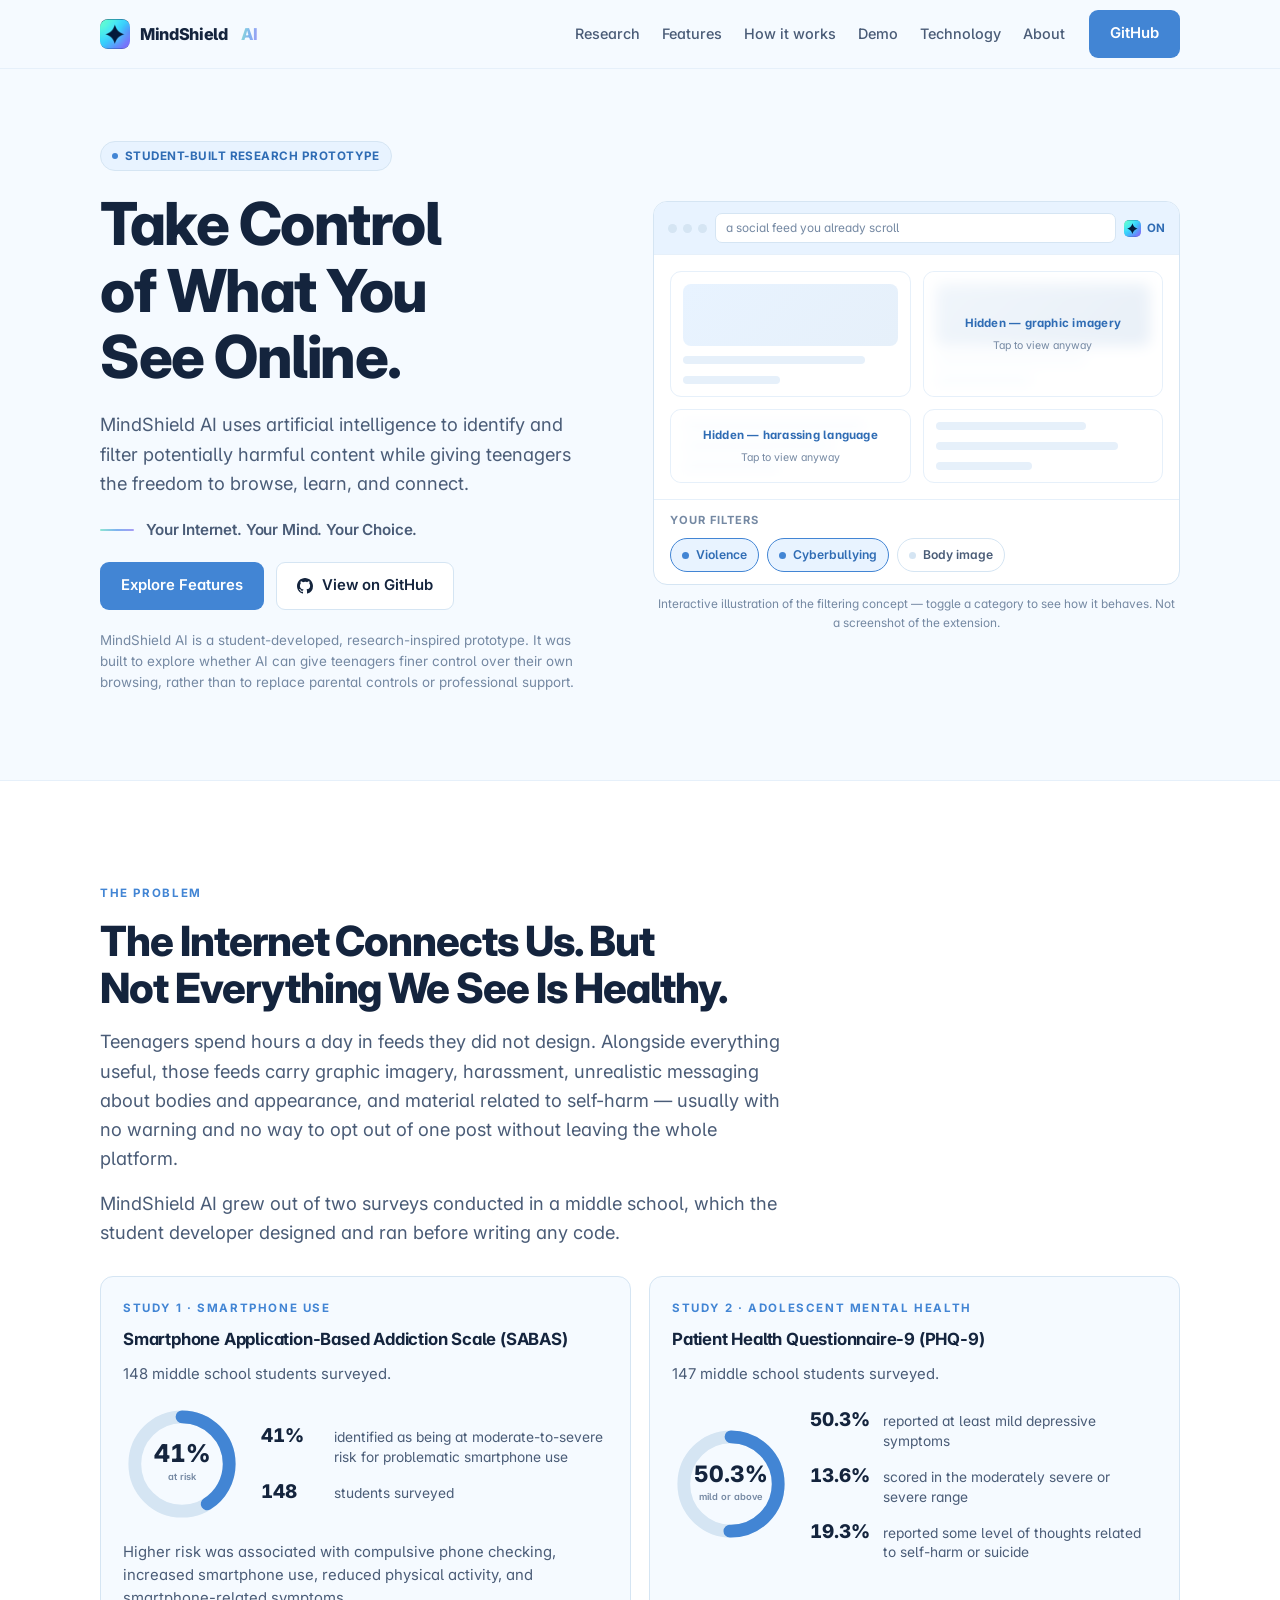
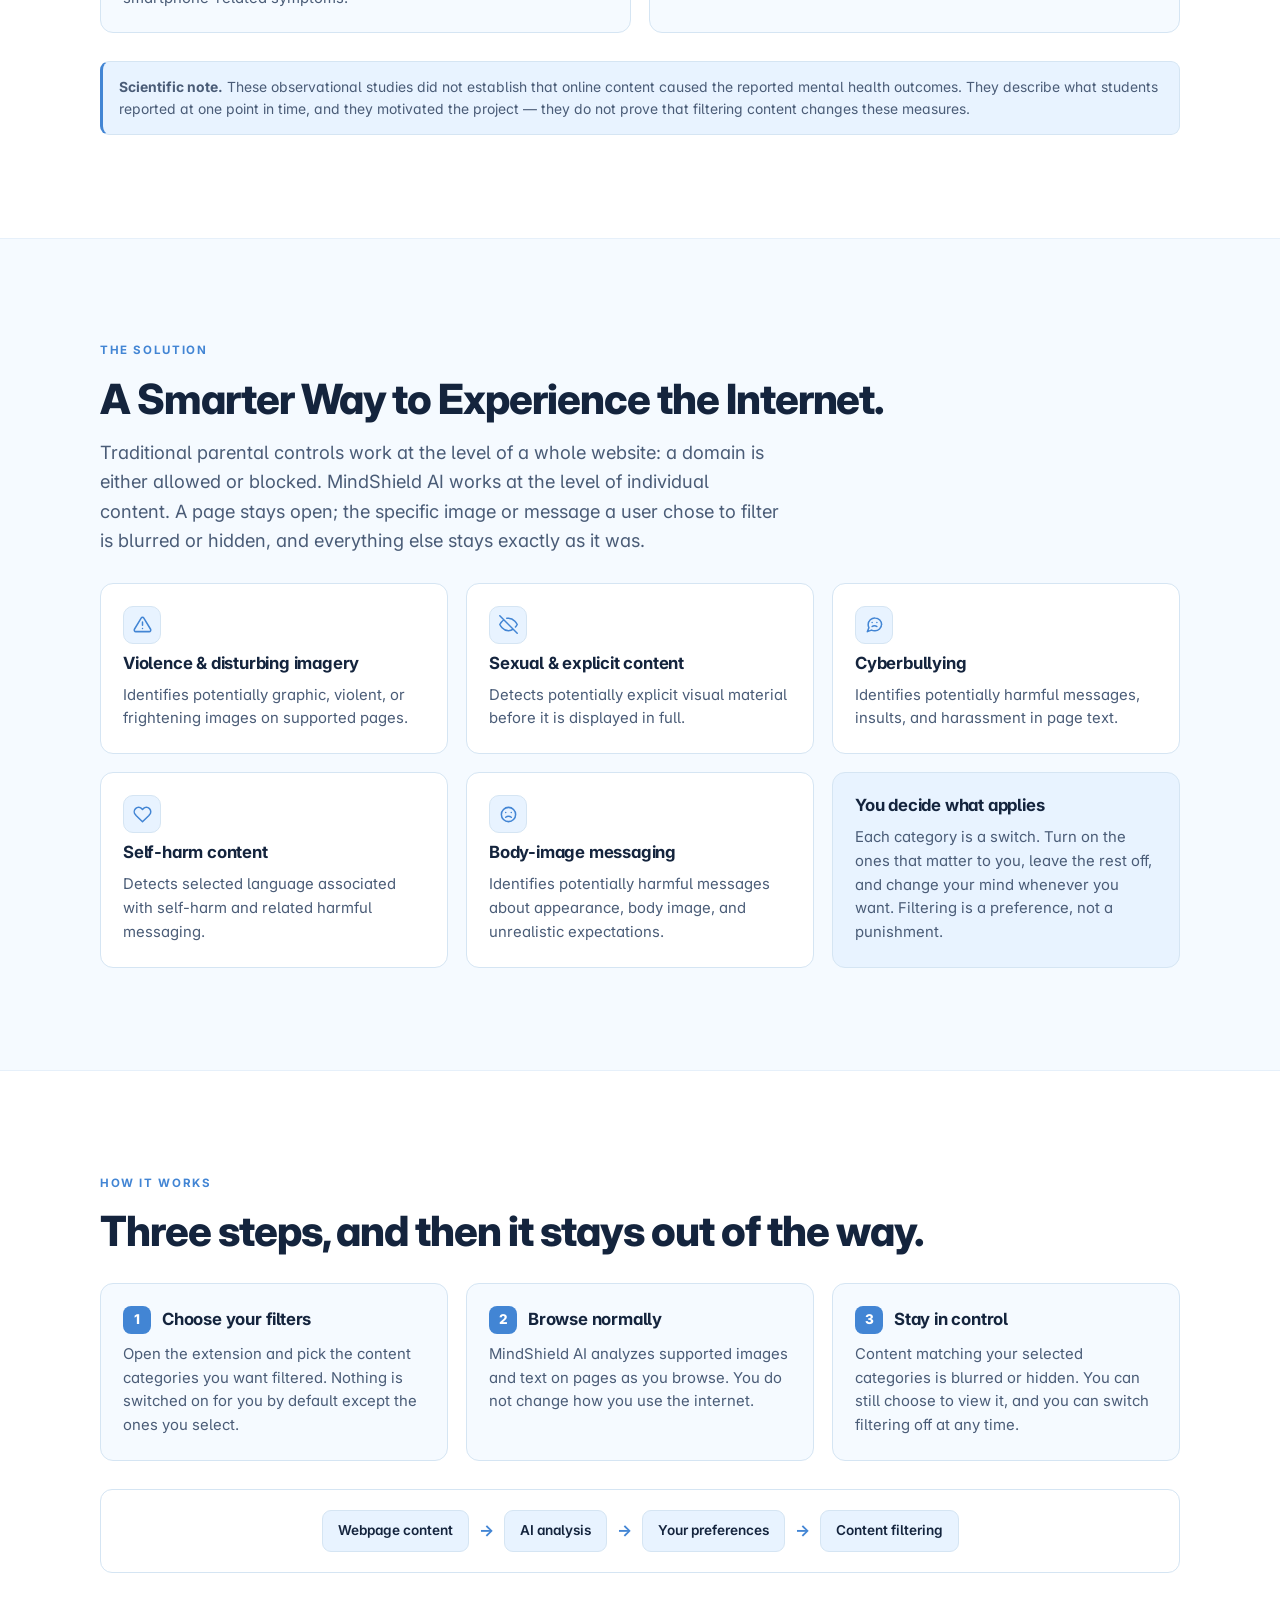
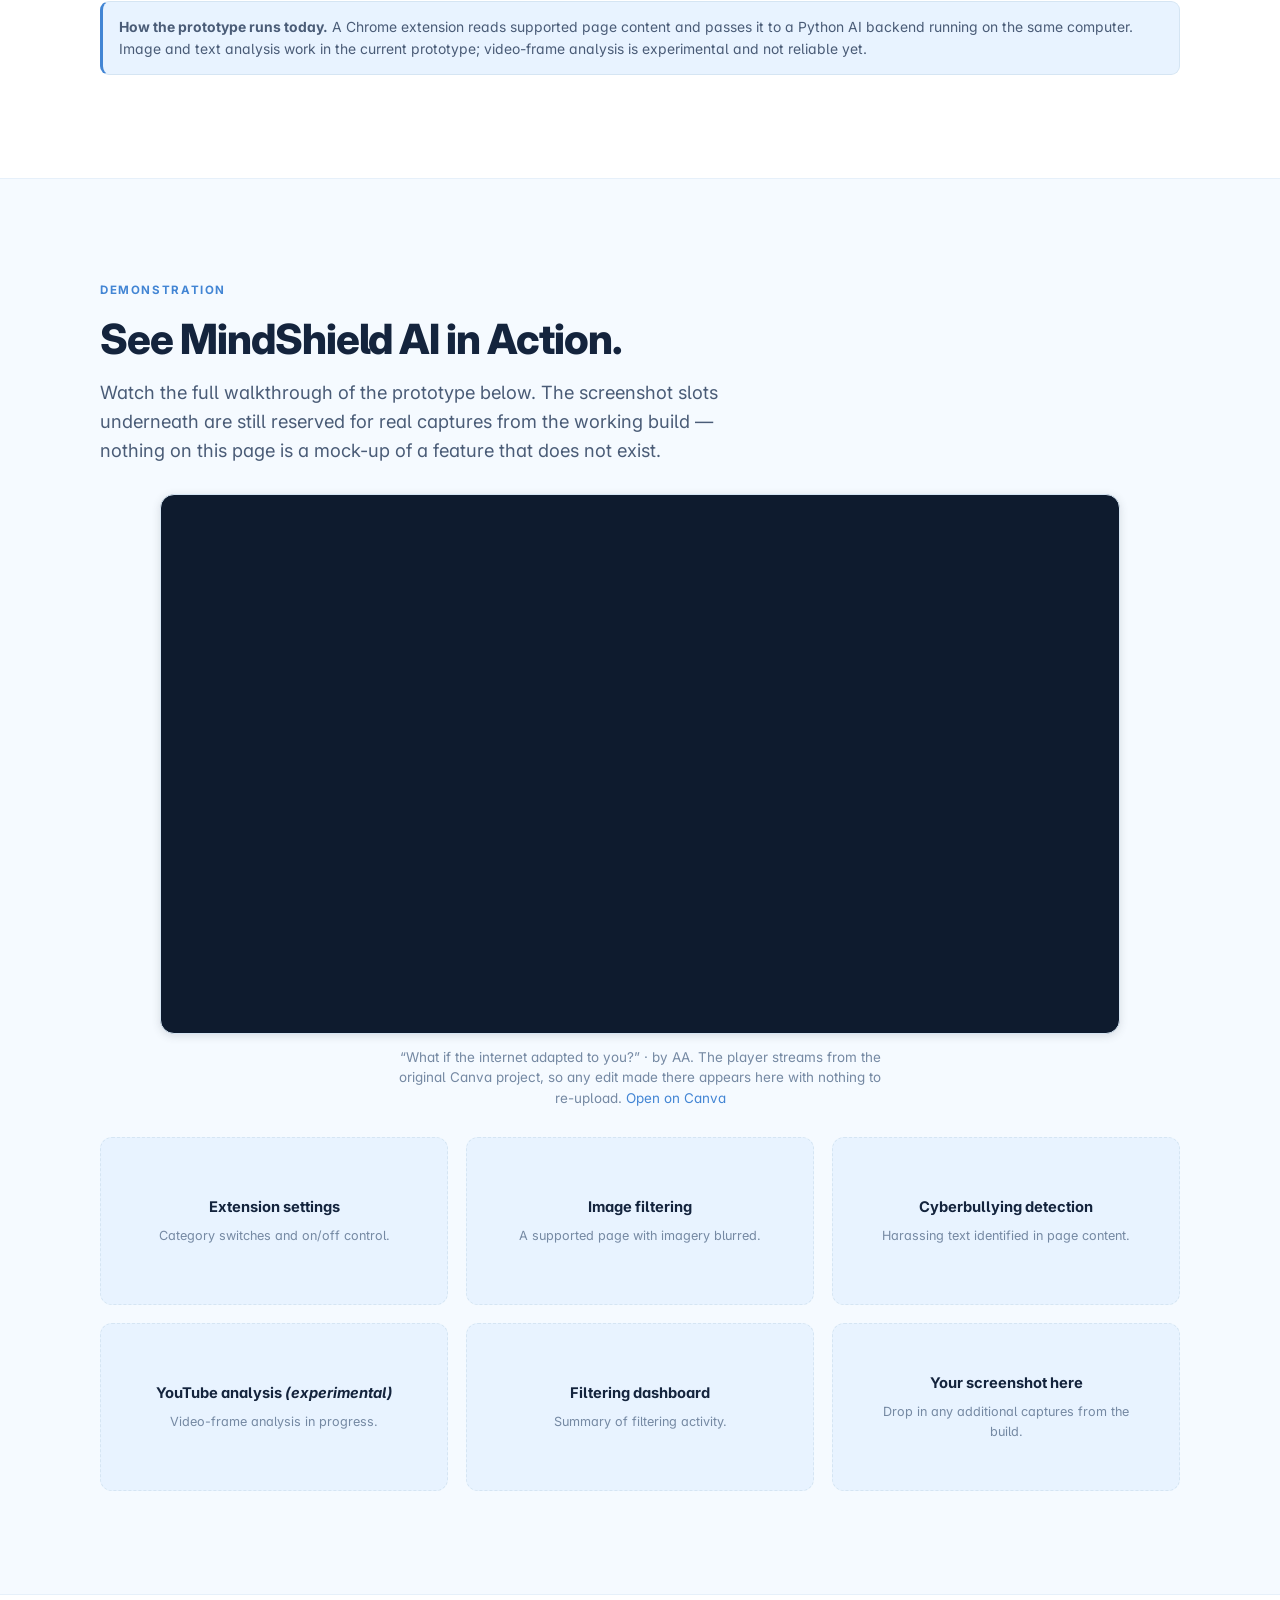
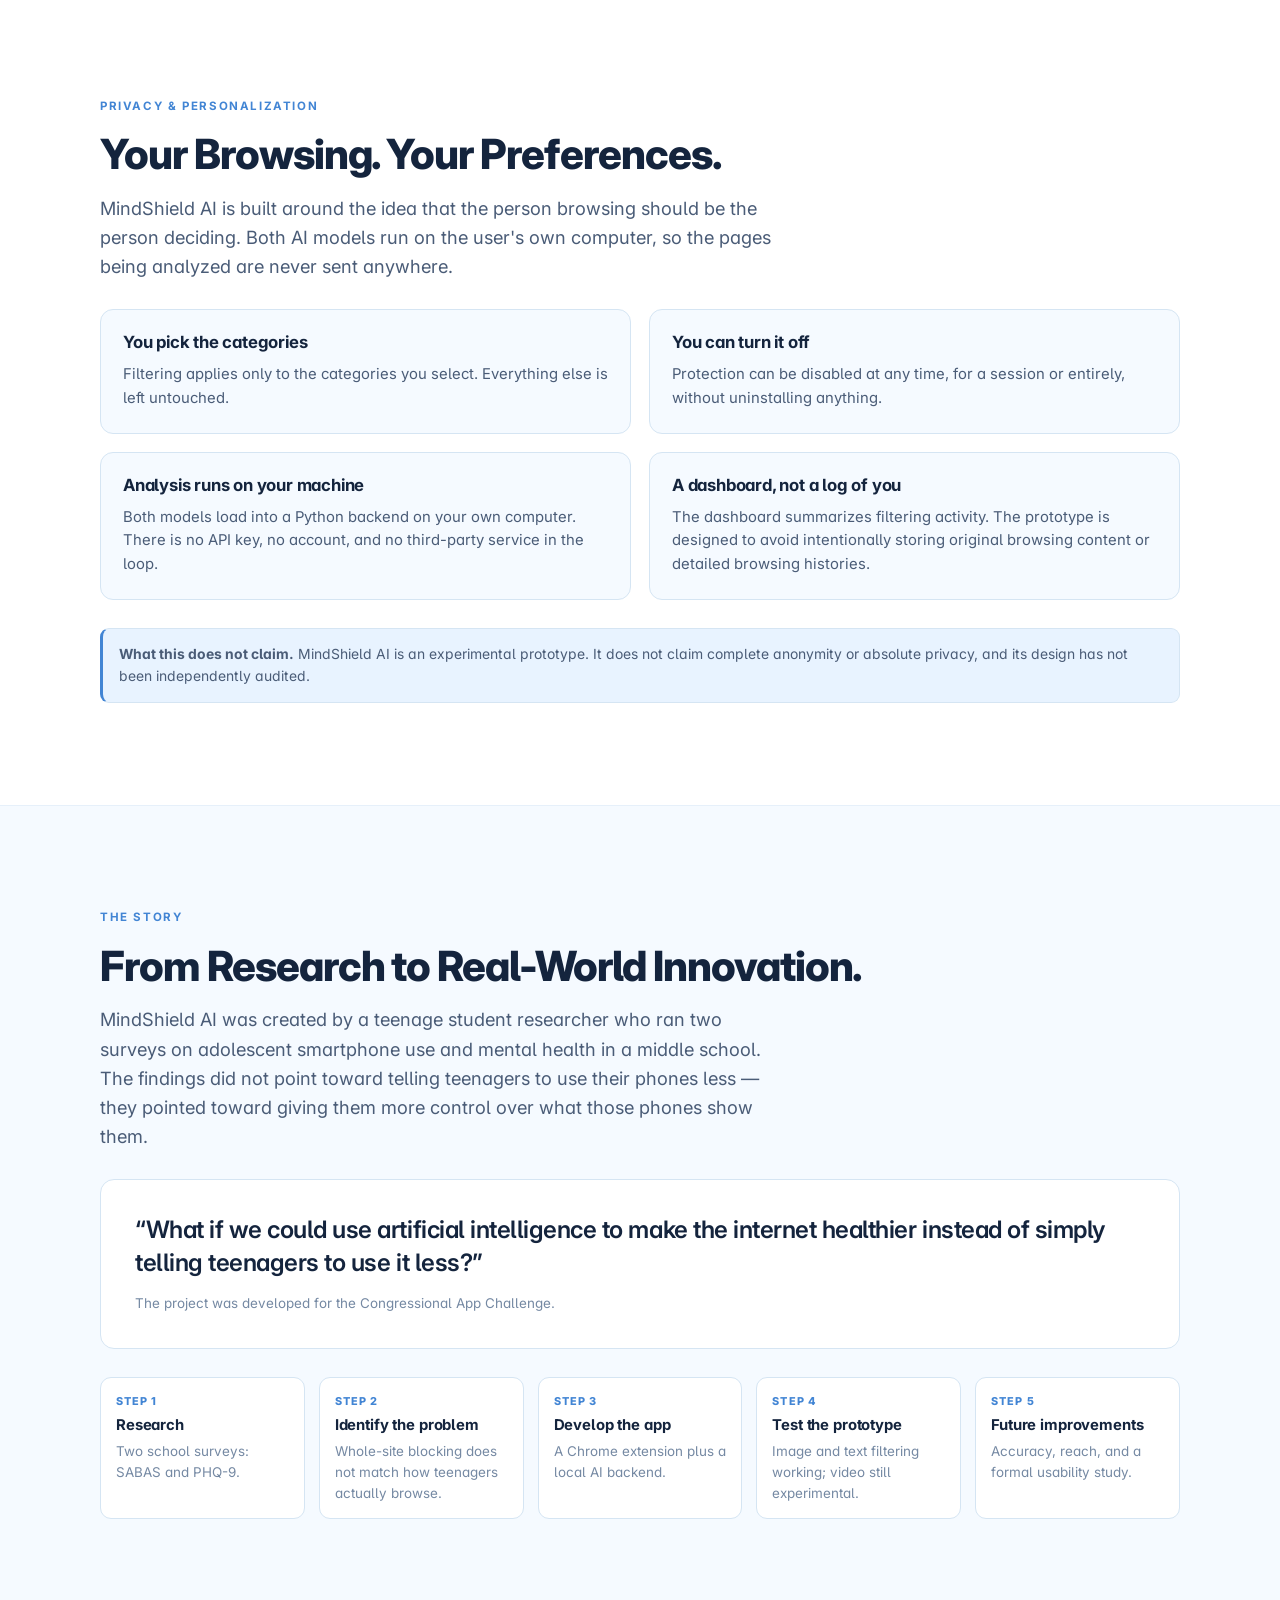
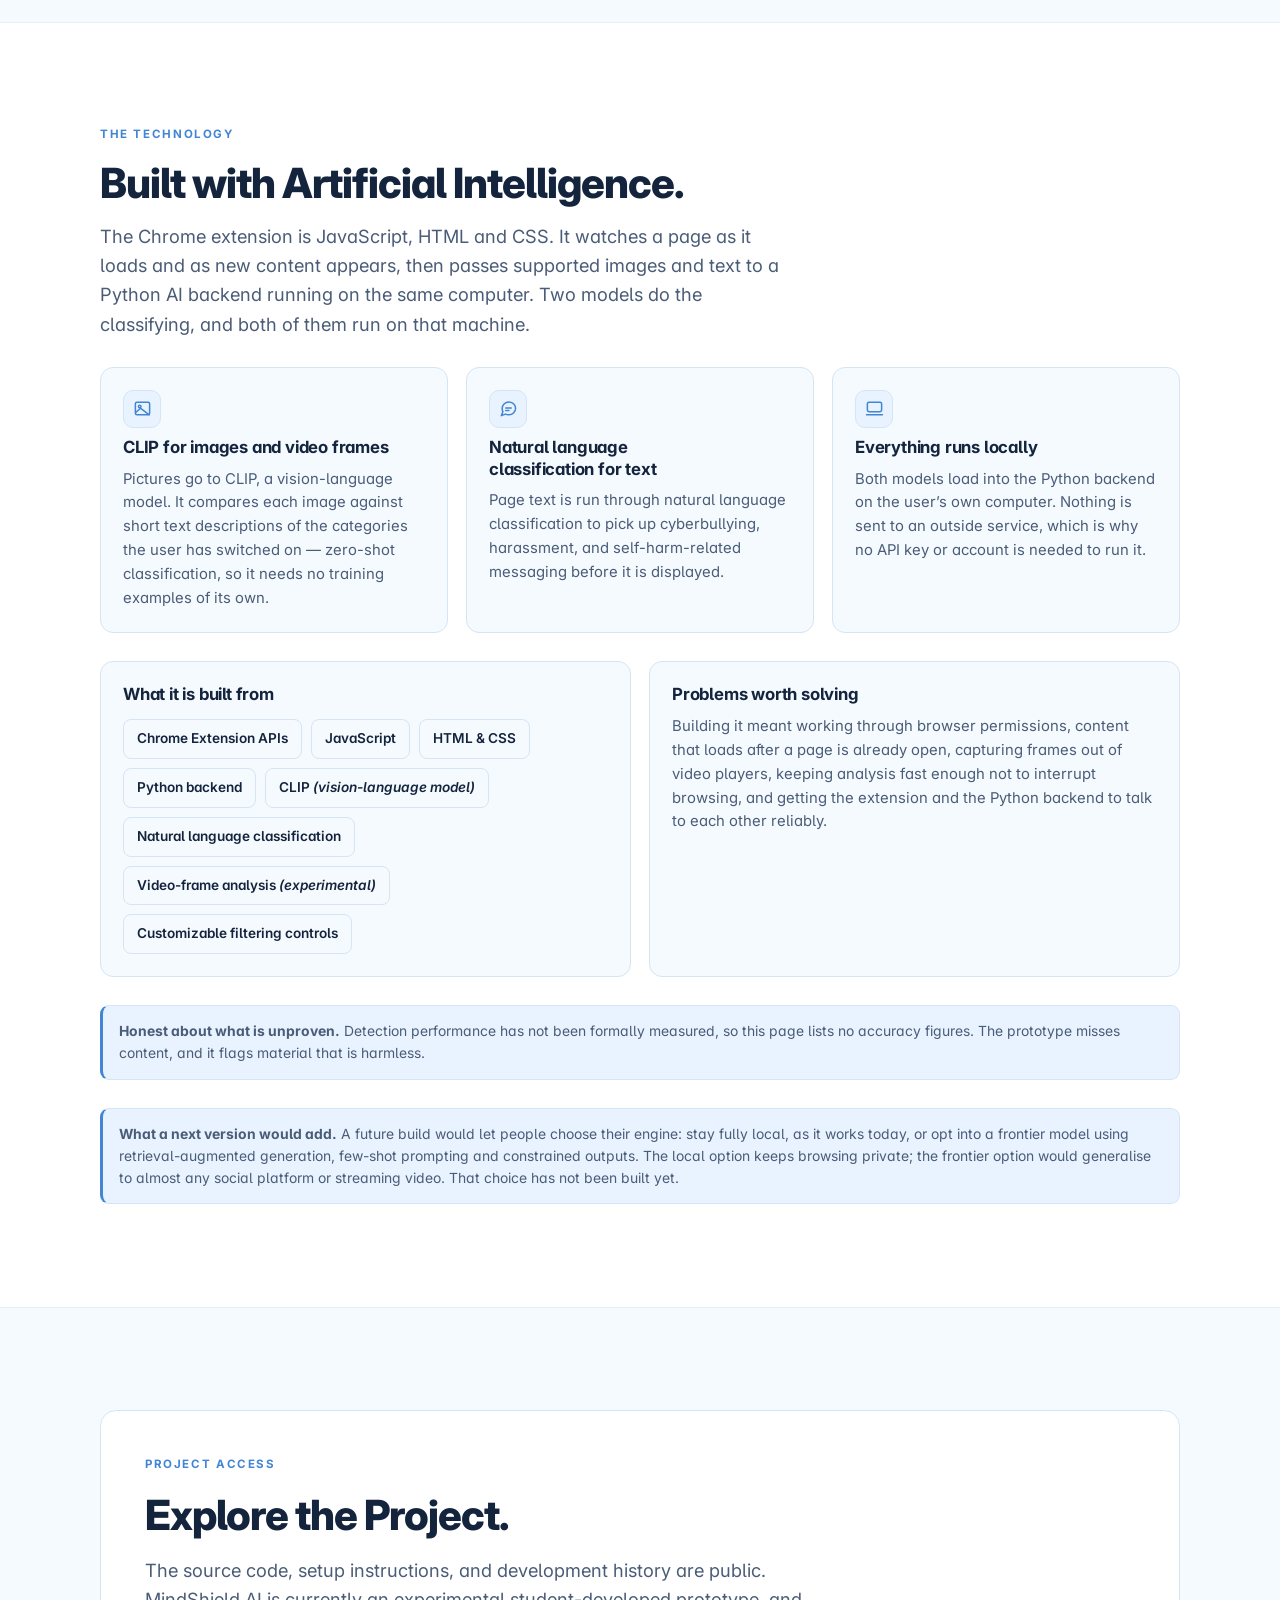
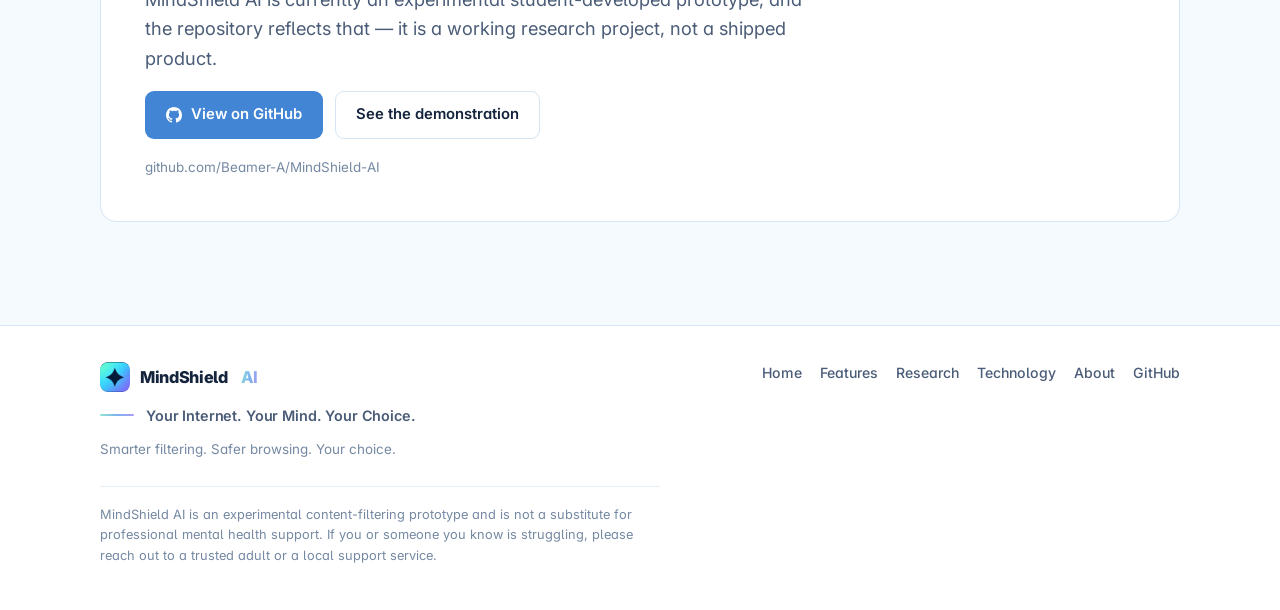
==== docs/index.html @ 18cbf226 "Add files via upload" ====
<!doctype html>
<html lang="en">
<head>
<meta charset="utf-8">
<meta name="viewport" content="width=device-width,initial-scale=1,viewport-fit=cover">
<meta name="description" content="MindShield AI is a student-built Chrome extension that uses AI to filter individual harmful content instead of blocking entire websites.">
<link rel="icon" href="mindshield-icon.png">
<style>html{-webkit-text-size-adjust:100%}img{max-width:100%}[hidden]{display:none!important}</style>
<title>MindShield AI</title>
<link rel="preconnect" href="https://fonts.googleapis.com">
<link rel="preconnect" href="https://fonts.gstatic.com" crossorigin>
<link rel="stylesheet" href="https://fonts.googleapis.com/css2?family=Inter:wght@400;500;600;700;800&display=swap">
<style>
/* Layout: single-column editorial scroll on a 1120px grid; full-bleed alternating bands,
   inner wrapper carries the side gutter. Swiss restraint — rules and space, not shadows. */
:root{
  --bg:#F5FAFF;
  --surface:#FFFFFF;
  --ink:#14243D;
  --ink-2:#4A5C77;
  --ink-3:#7589A3;
  --accent:#4285D4;
  --accent-deep:#2F6CB4;
  --tint:#E8F3FF;
  --line:#D5E5F3;
  --line-soft:#E6F0FA;
  --g1:#8FE6D2; --g2:#7FB2F0; --g3:#A79CF4;
  --video-ground:#0E1B2E; --video-fg:#FFFFFF; --video-sub:#9FB6D0;
  --max:1120px;
  color-scheme:light;
}
@media (prefers-color-scheme:dark){
  :root:not([data-theme="light"]){
    --bg:#0B1626;
    --surface:#111F33;
    --ink:#EAF2FB;
    --ink-2:#A9BDD4;
    --ink-3:#7E93AD;
    --accent:#6FA8E8;
    --accent-deep:#9CC6F3;
    --tint:#16283F;
    --line:#22384F;
    --line-soft:#1A2C43;
    --video-ground:#08121F; --video-fg:#EAF2FB; --video-sub:#8FA6C0;
    color-scheme:dark;
  }
}
:root[data-theme="dark"]{
  --bg:#0B1626; --surface:#111F33; --ink:#EAF2FB; --ink-2:#A9BDD4; --ink-3:#7E93AD;
  --accent:#6FA8E8; --accent-deep:#9CC6F3; --tint:#16283F; --line:#22384F; --line-soft:#1A2C43;
  --video-ground:#08121F; --video-fg:#EAF2FB; --video-sub:#8FA6C0;
  color-scheme:dark;
}

*{box-sizing:border-box}
body{
  margin:0; background:var(--bg); color:var(--ink);
  font-family:Inter,-apple-system,BlinkMacSystemFont,"Segoe UI",Roboto,sans-serif;
  font-size:16px; line-height:1.6; -webkit-font-smoothing:antialiased;
  font-feature-settings:"cv05" 1,"cv11" 1;
}
body::before{content:"";position:fixed;inset:0 0 auto;height:env(safe-area-inset-top,0px);z-index:60;background:var(--bg)}
.wrap{max-width:var(--max);margin-inline:auto;padding-left:max(20px,env(safe-area-inset-left,0px));padding-right:max(20px,env(safe-area-inset-right,0px))}
section{padding-block:clamp(56px,8vw,104px);scroll-margin-top:78px}
.band{background:var(--surface);border-block:1px solid var(--line-soft)}

h1,h2,h3,h4{margin:0;text-wrap:balance;letter-spacing:-0.025em;line-height:1.12;font-weight:800}
h1{font-size:clamp(2.1rem,5.2vw,3.7rem)}
h2{font-size:clamp(1.65rem,3.6vw,2.6rem)}
h3{font-size:1.05rem;font-weight:700;letter-spacing:-0.012em;line-height:1.3}
p{margin:0}
a{color:var(--accent);text-decoration:none}
a:focus-visible,button:focus-visible{outline:2px solid var(--accent);outline-offset:3px;border-radius:6px}
.lede{color:var(--ink-2);font-size:clamp(1rem,1.6vw,1.14rem);max-width:62ch}
.small{font-size:.84rem;color:var(--ink-3);line-height:1.55}
.eyebrow{font-size:.72rem;font-weight:700;letter-spacing:.14em;text-transform:uppercase;color:var(--accent)}
.stack{display:flex;flex-direction:column}
.g12{gap:12px}.g16{gap:16px}.g20{gap:20px}.g28{gap:28px}.g40{gap:40px}

/* ---------- nav ---------- */
header.nav{
  position:sticky;top:env(safe-area-inset-top,0px);z-index:50;
  background:color-mix(in srgb,var(--bg) 88%,transparent);
  backdrop-filter:saturate(1.4) blur(12px);
  border-bottom:1px solid var(--line-soft);
}
.nav-in{display:flex;align-items:center;gap:20px;min-height:62px;padding-block:10px}
.brand{display:flex;align-items:center;gap:10px;color:var(--ink);font-weight:800;letter-spacing:-.02em;font-size:1.02rem}
.brand img{width:30px;height:30px;border-radius:8px;display:block}
.ai-mark{background:linear-gradient(100deg,var(--g1),var(--g2) 52%,var(--g3));-webkit-background-clip:text;background-clip:text;color:transparent}
.nav-links{display:none;gap:22px;margin-left:auto;align-items:center}
.nav-links a{color:var(--ink-2);font-size:.9rem;font-weight:500}
.nav-links a:hover{color:var(--ink)}
.nav-cta{margin-left:auto}
@media(min-width:900px){.nav-links{display:flex}.nav-cta{margin-left:4px}}

.btn{display:inline-flex;align-items:center;gap:9px;padding:11px 20px;border-radius:9px;font-weight:600;font-size:.93rem;border:1px solid transparent;cursor:pointer;transition:background .18s,border-color .18s,transform .18s}
.btn-primary{background:var(--accent);color:#fff}
.btn-primary:hover{background:var(--accent-deep)}
.btn-ghost{background:var(--surface);border-color:var(--line);color:var(--ink)}
.btn-ghost:hover{border-color:var(--accent);color:var(--accent)}
@media(prefers-reduced-motion:no-preference){.btn:active{transform:translateY(1px)}}

/* ---------- hero ---------- */
.hero{padding-top:clamp(40px,6vw,72px);padding-bottom:clamp(48px,7vw,88px)}
.hero-grid{display:grid;gap:clamp(32px,5vw,56px);align-items:center}
@media(min-width:1000px){.hero-grid{grid-template-columns:minmax(0,1fr) minmax(0,1.06fr)}}
.tagline-rule{display:flex;align-items:center;gap:12px;color:var(--ink-2);font-weight:600;font-size:.95rem;letter-spacing:-.01em}
.tagline-rule::before{content:"";width:34px;height:2px;border-radius:2px;background:linear-gradient(90deg,var(--g1),var(--g2),var(--g3));flex:none}
.hero-actions{display:flex;flex-wrap:wrap;gap:12px}
.pill{align-self:flex-start;display:inline-flex;align-items:center;gap:7px;padding:5px 11px;border-radius:999px;font-size:.73rem;font-weight:700;letter-spacing:.04em;text-transform:uppercase;border:1px solid var(--line);background:var(--tint);color:var(--accent-deep)}
.dot{width:6px;height:6px;border-radius:50%;background:var(--accent)}

/* ---------- browser mockup ---------- */
.mock{border:1px solid var(--line);border-radius:14px;background:var(--surface);overflow:hidden}
.mock-bar{display:flex;align-items:center;gap:8px;padding:11px 14px;border-bottom:1px solid var(--line-soft);background:var(--tint)}
.mock-dots{display:flex;gap:6px}
.mock-dots i{width:9px;height:9px;border-radius:50%;background:var(--line);display:block}
.mock-url{flex:1;min-width:0;background:var(--surface);border:1px solid var(--line);border-radius:7px;padding:5px 10px;font-size:.74rem;color:var(--ink-3);white-space:nowrap;overflow:hidden;text-overflow:ellipsis}
.mock-ext{display:flex;align-items:center;gap:6px;font-size:.72rem;font-weight:700;color:var(--accent-deep)}
.mock-ext img{width:17px;height:17px;border-radius:5px;display:block}
.mock-body{padding:16px;display:grid;gap:12px;grid-template-columns:repeat(2,minmax(0,1fr))}
.post{border:1px solid var(--line-soft);border-radius:11px;padding:12px;background:var(--surface);position:relative;min-width:0}
.post .ph{height:8px;border-radius:4px;background:var(--line-soft)}
.post .ph.w70{width:70%}.post .ph.w45{width:45%}.post .ph.w85{width:85%}
.thumb{height:62px;border-radius:8px;margin-bottom:10px;background:linear-gradient(135deg,var(--tint),var(--line-soft))}
.post.flag .thumb{background:linear-gradient(135deg,#C9DCF0,#AFC8E4)}
.post .veil{position:absolute;inset:0;border-radius:11px;display:none;align-items:center;justify-content:center;flex-direction:column;gap:6px;background:color-mix(in srgb,var(--surface) 72%,transparent);backdrop-filter:blur(7px);text-align:center;padding:10px}
.post.flag.on .veil{display:flex}
.veil-label{font-size:.72rem;font-weight:700;color:var(--accent-deep);letter-spacing:.02em}
.veil-sub{font-size:.66rem;color:var(--ink-3)}
.mock-foot{border-top:1px solid var(--line-soft);padding:12px 16px;display:flex;flex-wrap:wrap;gap:8px;align-items:center}
.mock-foot-label{font-size:.7rem;font-weight:700;letter-spacing:.08em;text-transform:uppercase;color:var(--ink-3);width:100%}
.tog{display:inline-flex;align-items:center;gap:7px;padding:6px 11px;border-radius:999px;border:1px solid var(--line);background:var(--surface);color:var(--ink-2);font:inherit;font-size:.76rem;font-weight:600;cursor:pointer;transition:all .16s}
.tog[aria-pressed="true"]{background:var(--tint);border-color:var(--accent);color:var(--accent-deep)}
.tog i{width:7px;height:7px;border-radius:50%;background:var(--line);display:block;flex:none}
.tog[aria-pressed="true"] i{background:var(--accent)}
.mock-note{font-size:.74rem;color:var(--ink-3);margin-top:10px;text-align:center}

/* ---------- generic grids / cards ---------- */
.grid{display:grid;gap:18px}
.c2{grid-template-columns:1fr}
.c3{grid-template-columns:1fr}
@media(min-width:720px){.c2{grid-template-columns:repeat(2,minmax(0,1fr))}.c3{grid-template-columns:repeat(2,minmax(0,1fr))}}
@media(min-width:1000px){.c3{grid-template-columns:repeat(3,minmax(0,1fr))}}
.card{background:var(--surface);border:1px solid var(--line);border-radius:13px;padding:22px;min-width:0;display:flex;flex-direction:column;gap:9px}
.band .card{background:var(--bg)}
.card p{color:var(--ink-2);font-size:.93rem}
.icon{width:38px;height:38px;border-radius:10px;background:var(--tint);border:1px solid var(--line);display:flex;align-items:center;justify-content:center;color:var(--accent);flex:none}
.icon svg{width:19px;height:19px;display:block}

/* ---------- research ---------- */
.study{display:flex;flex-direction:column;gap:18px}
.donut-row{display:flex;align-items:center;gap:20px;flex-wrap:wrap}
.donut{width:118px;height:118px;flex:none}
.donut text{font-family:Inter,sans-serif;font-variant-numeric:tabular-nums}
.stat-list{display:flex;flex-direction:column;gap:9px;min-width:0;flex:1}
.stat{display:flex;gap:11px;align-items:baseline}
.stat b{font-size:1.18rem;font-weight:800;color:var(--ink);font-variant-numeric:tabular-nums;min-width:62px}
.stat span{font-size:.86rem;color:var(--ink-2);line-height:1.45}
.note{border:1px solid var(--line);border-left:3px solid var(--accent);background:var(--tint);border-radius:9px;padding:14px 16px;font-size:.87rem;color:var(--ink-2)}

/* ---------- steps / flow ---------- */
.step-n{width:28px;height:28px;border-radius:8px;background:var(--accent);color:#fff;display:flex;align-items:center;justify-content:center;font-weight:800;font-size:.84rem;flex:none}
.flow{display:flex;flex-wrap:wrap;align-items:center;gap:10px;justify-content:center;padding:20px;border:1px solid var(--line);border-radius:12px;background:var(--surface)}
.flow-node{padding:9px 15px;border-radius:9px;border:1px solid var(--line);background:var(--tint);font-size:.85rem;font-weight:600;color:var(--ink)}
.flow-arrow{color:var(--accent);font-weight:700}

/* ---------- demo placeholders ---------- */
.ph-frame{border:1px dashed var(--line);border-radius:12px;background:var(--tint);display:flex;flex-direction:column;align-items:center;justify-content:center;gap:7px;text-align:center;padding:26px 18px;min-height:168px}
.ph-frame .ph-t{font-weight:700;font-size:.92rem;color:var(--ink)}
.ph-frame .ph-s{font-size:.79rem;color:var(--ink-3);max-width:34ch}
.ph-video{min-height:clamp(220px,34vw,340px)}
.play{width:46px;height:46px;border-radius:50%;border:1px solid var(--line);background:var(--surface);display:flex;align-items:center;justify-content:center;color:var(--accent)}

/* ---------- demonstration video ---------- */
.video-embed{position:relative;width:100%;max-width:960px;aspect-ratio:16/9;border-radius:14px;overflow:hidden;border:1px solid var(--line);background:var(--video-ground);box-shadow:0 2px 8px 0 rgba(63,69,81,.16)}
.video-embed iframe{position:absolute;inset:0;width:100%;height:100%;border:none;padding:0;margin:0;display:block}
@supports not (aspect-ratio:16/9){.video-embed{height:0;padding-top:56.25%}}

.video{margin:0;display:flex;flex-direction:column;gap:13px;align-items:center;width:100%}
.video-frame{position:relative;display:flex;flex-direction:column;align-items:center;justify-content:center;gap:15px;width:100%;max-width:960px;aspect-ratio:16/9;border-radius:14px;border:1px solid var(--line);background:var(--video-ground);overflow:hidden;text-decoration:none;isolation:isolate}
.video-frame::after{content:"";position:absolute;inset:0;background:radial-gradient(62% 72% at 50% 40%,rgba(127,178,240,.20),transparent 72%);pointer-events:none}
.video-play{width:clamp(52px,7vw,70px);height:clamp(52px,7vw,70px);border-radius:50%;background:linear-gradient(135deg,var(--g1),var(--g2) 55%,var(--g3));display:flex;align-items:center;justify-content:center;color:#0E1B2E;position:relative;z-index:1;flex:none}
.video-play svg{width:42%;height:42%;margin-left:8%}
.video-meta{display:flex;flex-direction:column;align-items:center;gap:4px;position:relative;z-index:1;padding-inline:20px;text-align:center}
.video-title{color:var(--video-fg);font-weight:700;font-size:clamp(.98rem,2.1vw,1.28rem);letter-spacing:-.02em;line-height:1.25}
.video-by{color:var(--video-sub);font-size:.82rem}
.video figcaption{max-width:62ch;text-align:center}
.video-frame:focus-visible{outline:2px solid var(--accent);outline-offset:3px}
@media(prefers-reduced-motion:no-preference){
  .video-play{transition:transform .22s}
  .video-frame:hover .video-play{transform:scale(1.07)}
}

/* ---------- timeline ---------- */
.tl{display:grid;gap:14px}
@media(min-width:860px){.tl{grid-template-columns:repeat(5,minmax(0,1fr))}}
.tl-item{border:1px solid var(--line);border-radius:11px;padding:15px;background:var(--surface);display:flex;flex-direction:column;gap:7px;min-width:0}
.tl-k{font-size:.68rem;font-weight:800;letter-spacing:.1em;text-transform:uppercase;color:var(--accent)}
.tl-item h4{font-size:.93rem;font-weight:700;letter-spacing:-.01em}

/* ---------- quote ---------- */
.quote{border:1px solid var(--line);border-radius:14px;background:var(--surface);padding:clamp(22px,4vw,34px);display:flex;flex-direction:column;gap:14px}
.quote blockquote{margin:0;font-size:clamp(1.1rem,2.3vw,1.5rem);font-weight:600;letter-spacing:-.02em;line-height:1.35;color:var(--ink)}

/* ---------- tech list ---------- */
.chips{display:flex;flex-wrap:wrap;gap:9px}
.chip{border:1px solid var(--line);background:var(--surface);border-radius:8px;padding:8px 13px;font-size:.85rem;font-weight:600;color:var(--ink)}
.band .chip{background:var(--bg)}

/* ---------- cta band ---------- */
.cta{border:1px solid var(--line);border-radius:16px;background:var(--surface);padding:clamp(26px,4.5vw,44px);display:flex;flex-direction:column;gap:18px;align-items:flex-start}

/* ---------- footer ---------- */
footer{border-top:1px solid var(--line);background:var(--surface);padding-block:36px 44px}
.foot-grid{display:flex;flex-wrap:wrap;gap:24px;justify-content:space-between;align-items:flex-start}
.foot-nav{display:flex;flex-wrap:wrap;gap:8px 18px}
.foot-nav a{color:var(--ink-2);font-size:.88rem;font-weight:500}
.foot-nav a:hover{color:var(--accent)}
.disclaim{border-top:1px solid var(--line-soft);margin-top:26px;padding-top:18px;font-size:.8rem;color:var(--ink-3);max-width:70ch}

@media(prefers-reduced-motion:no-preference){
  .card,.tl-item{transition:border-color .2s}
  .card:hover{border-color:var(--accent)}
}
</style>
</head>
<body>
<header class="nav">
  <div class="wrap nav-in">
    <a class="brand" href="#home">
      <img src="mindshield-icon.png" alt="">
      MindShield&nbsp;<span class="ai-mark">AI</span>
    </a>
    <nav class="nav-links" aria-label="Primary">
      <a href="#problem">Research</a>
      <a href="#solution">Features</a>
      <a href="#how">How it works</a>
      <a href="#demo">Demo</a>
      <a href="#technology">Technology</a>
      <a href="#story">About</a>
    </nav>
    <a class="btn btn-primary nav-cta" href="https://github.com/Beamer-A/MindShield-AI/tree/main" target="_blank" rel="noopener">GitHub</a>
  </div>
</header>

<!-- ============ HERO ============ -->
<section class="hero" id="home">
  <div class="wrap hero-grid">
    <div class="stack g20">
      <span class="pill"><span class="dot"></span>Student-built research prototype</span>
      <h1>Take Control of What You See Online.</h1>
      <p class="lede">MindShield AI uses artificial intelligence to identify and filter potentially harmful content while giving teenagers the freedom to browse, learn, and connect.</p>
      <p class="tagline-rule">Your Internet. Your Mind. Your Choice.</p>
      <div class="hero-actions">
        <a class="btn btn-primary" href="#solution">Explore Features</a>
        <a class="btn btn-ghost" href="https://github.com/Beamer-A/MindShield-AI/tree/main" target="_blank" rel="noopener">
          <svg viewBox="0 0 16 16" width="16" height="16" fill="currentColor" aria-hidden="true"><path d="M8 0C3.58 0 0 3.58 0 8c0 3.54 2.29 6.53 5.47 7.59.4.07.55-.17.55-.38 0-.19-.01-.82-.01-1.49-2.01.37-2.53-.49-2.69-.94-.09-.23-.48-.94-.82-1.13-.28-.15-.68-.52-.01-.53.63-.01 1.08.58 1.23.82.72 1.21 1.87.87 2.33.66.07-.52.28-.87.51-1.07-1.78-.2-3.64-.89-3.64-3.95 0-.87.31-1.59.82-2.15-.08-.2-.36-1.02.08-2.12 0 0 .67-.21 2.2.82a7.4 7.4 0 0 1 2-.27c.68 0 1.36.09 2 .27 1.53-1.04 2.2-.82 2.2-.82.44 1.1.16 1.92.08 2.12.51.56.82 1.27.82 2.15 0 3.07-1.87 3.75-3.65 3.95.29.25.54.73.54 1.48 0 1.07-.01 1.93-.01 2.2 0 .21.15.46.55.38A8.01 8.01 0 0 0 16 8c0-4.42-3.58-8-8-8Z"/></svg>
          View on GitHub
        </a>
      </div>
      <p class="small">MindShield AI is a student-developed, research-inspired prototype. It was built to explore whether AI can give teenagers finer control over their own browsing, rather than to replace parental controls or professional support.</p>
    </div>

    <div>
      <div class="mock" id="mock">
        <div class="mock-bar">
          <span class="mock-dots" aria-hidden="true"><i></i><i></i><i></i></span>
          <span class="mock-url">a social feed you already scroll</span>
          <span class="mock-ext"><img src="mindshield-icon.png" alt="">ON</span>
        </div>
        <div class="mock-body">
          <article class="post"><div class="thumb"></div><div class="stack g12"><span class="ph w85"></span><span class="ph w45"></span></div></article>
          <article class="post flag on" data-cat="violence">
            <div class="thumb"></div><div class="stack g12"><span class="ph w70"></span><span class="ph w45"></span></div>
            <div class="veil"><span class="veil-label">Hidden — graphic imagery</span><span class="veil-sub">Tap to view anyway</span></div>
          </article>
          <article class="post flag on" data-cat="bullying">
            <div class="stack g12"><span class="ph w85"></span><span class="ph w70"></span><span class="ph w45"></span></div>
            <div class="veil"><span class="veil-label">Hidden — harassing language</span><span class="veil-sub">Tap to view anyway</span></div>
          </article>
          <article class="post"><div class="stack g12"><span class="ph w70"></span><span class="ph w85"></span><span class="ph w45"></span></div></article>
        </div>
        <div class="mock-foot">
          <span class="mock-foot-label">Your filters</span>
          <button class="tog" type="button" aria-pressed="true" data-cat="violence"><i></i>Violence</button>
          <button class="tog" type="button" aria-pressed="true" data-cat="bullying"><i></i>Cyberbullying</button>
          <button class="tog" type="button" aria-pressed="false" data-cat="body"><i></i>Body image</button>
        </div>
      </div>
      <p class="mock-note">Interactive illustration of the filtering concept — toggle a category to see how it behaves. Not a screenshot of the extension.</p>
    </div>
  </div>
</section>

<!-- ============ PROBLEM ============ -->
<section class="band" id="problem">
  <div class="wrap stack g28">
    <div class="stack g16">
      <span class="eyebrow">The problem</span>
      <h2>The Internet Connects Us. But Not Everything We See Is Healthy.</h2>
      <p class="lede">Teenagers spend hours a day in feeds they did not design. Alongside everything useful, those feeds carry graphic imagery, harassment, unrealistic messaging about bodies and appearance, and material related to self-harm — usually with no warning and no way to opt out of one post without leaving the whole platform.</p>
      <p class="lede">MindShield AI grew out of two surveys conducted in a middle school, which the student developer designed and ran before writing any code.</p>
    </div>

    <div class="grid c2">
      <article class="card study">
        <div class="stack g12">
          <span class="eyebrow">Study 1 · Smartphone use</span>
          <h3>Smartphone Application-Based Addiction Scale (SABAS)</h3>
          <p>148 middle school students surveyed.</p>
        </div>
        <div class="donut-row">
          <svg class="donut" viewBox="0 0 120 120" role="img" aria-label="41 percent of 148 students at moderate-to-severe risk">
            <circle cx="60" cy="60" r="48" fill="none" stroke="var(--line)" stroke-width="13"></circle>
            <circle cx="60" cy="60" r="48" fill="none" stroke="var(--accent)" stroke-width="13" stroke-linecap="round"
                    stroke-dasharray="123.6 301.6" transform="rotate(-90 60 60)"></circle>
            <text x="60" y="58" text-anchor="middle" font-size="25" font-weight="800" fill="var(--ink)">41%</text>
            <text x="60" y="76" text-anchor="middle" font-size="9.5" font-weight="600" fill="var(--ink-3)">at risk</text>
          </svg>
          <div class="stat-list">
            <div class="stat"><b>41%</b><span>identified as being at moderate-to-severe risk for problematic smartphone use</span></div>
            <div class="stat"><b>148</b><span>students surveyed</span></div>
          </div>
        </div>
        <p class="small">Higher risk was associated with compulsive phone checking, increased smartphone use, reduced physical activity, and smartphone-related symptoms.</p>
      </article>

      <article class="card study">
        <div class="stack g12">
          <span class="eyebrow">Study 2 · Adolescent mental health</span>
          <h3>Patient Health Questionnaire-9 (PHQ-9)</h3>
          <p>147 middle school students surveyed.</p>
        </div>
        <div class="donut-row">
          <svg class="donut" viewBox="0 0 120 120" role="img" aria-label="50.3 percent of 147 students reported at least mild depressive symptoms">
            <circle cx="60" cy="60" r="48" fill="none" stroke="var(--line)" stroke-width="13"></circle>
            <circle cx="60" cy="60" r="48" fill="none" stroke="var(--accent)" stroke-width="13" stroke-linecap="round"
                    stroke-dasharray="151.7 301.6" transform="rotate(-90 60 60)"></circle>
            <text x="60" y="58" text-anchor="middle" font-size="23" font-weight="800" fill="var(--ink)">50.3%</text>
            <text x="60" y="76" text-anchor="middle" font-size="9.5" font-weight="600" fill="var(--ink-3)">mild or above</text>
          </svg>
          <div class="stat-list">
            <div class="stat"><b>50.3%</b><span>reported at least mild depressive symptoms</span></div>
            <div class="stat"><b>13.6%</b><span>scored in the moderately severe or severe range</span></div>
            <div class="stat"><b>19.3%</b><span>reported some level of thoughts related to self-harm or suicide</span></div>
          </div>
        </div>
      </article>
    </div>

    <p class="note"><strong>Scientific note.</strong> These observational studies did not establish that online content caused the reported mental health outcomes. They describe what students reported at one point in time, and they motivated the project — they do not prove that filtering content changes these measures.</p>
  </div>
</section>

<!-- ============ SOLUTION ============ -->
<section id="solution">
  <div class="wrap stack g28">
    <div class="stack g16">
      <span class="eyebrow">The solution</span>
      <h2>A Smarter Way to Experience the Internet.</h2>
      <p class="lede">Traditional parental controls work at the level of a whole website: a domain is either allowed or blocked. MindShield AI works at the level of individual content. A page stays open; the specific image or message a user chose to filter is blurred or hidden, and everything else stays exactly as it was.</p>
    </div>

    <div class="grid c3">
      <article class="card">
        <div class="icon" aria-hidden="true"><svg viewBox="0 0 24 24" fill="none" stroke="currentColor" stroke-width="1.9" stroke-linecap="round" stroke-linejoin="round"><path d="M12 9v4M12 17h.01M10.3 3.9 1.8 18a2 2 0 0 0 1.7 3h17a2 2 0 0 0 1.7-3L13.7 3.9a2 2 0 0 0-3.4 0Z"/></svg></div>
        <h3>Violence &amp; disturbing imagery</h3>
        <p>Identifies potentially graphic, violent, or frightening images on supported pages.</p>
      </article>
      <article class="card">
        <div class="icon" aria-hidden="true"><svg viewBox="0 0 24 24" fill="none" stroke="currentColor" stroke-width="1.9" stroke-linecap="round" stroke-linejoin="round"><path d="M17.9 17.9A10.1 10.1 0 0 1 12 20c-7 0-11-8-11-8a18.5 18.5 0 0 1 5.1-6M9.9 4.2A9.1 9.1 0 0 1 12 4c7 0 11 8 11 8a18.5 18.5 0 0 1-2.2 3.2M1 1l22 22"/></svg></div>
        <h3>Sexual &amp; explicit content</h3>
        <p>Detects potentially explicit visual material before it is displayed in full.</p>
      </article>
      <article class="card">
        <div class="icon" aria-hidden="true"><svg viewBox="0 0 24 24" fill="none" stroke="currentColor" stroke-width="1.9" stroke-linecap="round" stroke-linejoin="round"><path d="M21 11.5a8.4 8.4 0 0 1-9 8.4 9 9 0 0 1-3.8-.8L3 21l1.9-5a8.4 8.4 0 0 1-.9-3.9 8.4 8.4 0 0 1 9-8.4 8.4 8.4 0 0 1 8 8.3Z"/><path d="M9 9.5h.01M15 9.5h.01M9 14.5s1.2-1 3-1 3 1 3 1"/></svg></div>
        <h3>Cyberbullying</h3>
        <p>Identifies potentially harmful messages, insults, and harassment in page text.</p>
      </article>
      <article class="card">
        <div class="icon" aria-hidden="true"><svg viewBox="0 0 24 24" fill="none" stroke="currentColor" stroke-width="1.9" stroke-linecap="round" stroke-linejoin="round"><path d="M20.8 4.6a5.5 5.5 0 0 0-7.8 0L12 5.7l-1-1.1a5.5 5.5 0 0 0-7.8 7.8l1 1.1L12 21.2l7.8-7.7 1-1.1a5.5 5.5 0 0 0 0-7.8Z"/></svg></div>
        <h3>Self-harm content</h3>
        <p>Detects selected language associated with self-harm and related harmful messaging.</p>
      </article>
      <article class="card">
        <div class="icon" aria-hidden="true"><svg viewBox="0 0 24 24" fill="none" stroke="currentColor" stroke-width="1.9" stroke-linecap="round" stroke-linejoin="round"><circle cx="12" cy="12" r="9"/><path d="M8.5 9.5h.01M15.5 9.5h.01M8.5 15.5c1-.8 2.1-1.2 3.5-1.2s2.5.4 3.5 1.2"/></svg></div>
        <h3>Body-image messaging</h3>
        <p>Identifies potentially harmful messages about appearance, body image, and unrealistic expectations.</p>
      </article>
      <article class="card" style="background:var(--tint);border-color:var(--line)">
        <h3>You decide what applies</h3>
        <p>Each category is a switch. Turn on the ones that matter to you, leave the rest off, and change your mind whenever you want. Filtering is a preference, not a punishment.</p>
      </article>
    </div>
  </div>
</section>

<!-- ============ HOW IT WORKS ============ -->
<section class="band" id="how">
  <div class="wrap stack g28">
    <div class="stack g16">
      <span class="eyebrow">How it works</span>
      <h2>Three steps, and then it stays out of the way.</h2>
    </div>

    <div class="grid c3">
      <article class="card">
        <div style="display:flex;gap:11px;align-items:center"><span class="step-n">1</span><h3>Choose your filters</h3></div>
        <p>Open the extension and pick the content categories you want filtered. Nothing is switched on for you by default except the ones you select.</p>
      </article>
      <article class="card">
        <div style="display:flex;gap:11px;align-items:center"><span class="step-n">2</span><h3>Browse normally</h3></div>
        <p>MindShield AI analyzes supported images and text on pages as you browse. You do not change how you use the internet.</p>
      </article>
      <article class="card">
        <div style="display:flex;gap:11px;align-items:center"><span class="step-n">3</span><h3>Stay in control</h3></div>
        <p>Content matching your selected categories is blurred or hidden. You can still choose to view it, and you can switch filtering off at any time.</p>
      </article>
    </div>

    <div class="flow" role="img" aria-label="Flow: webpage content, then AI analysis, then user preferences, then content filtering">
      <span class="flow-node">Webpage content</span><span class="flow-arrow" aria-hidden="true">→</span>
      <span class="flow-node">AI analysis</span><span class="flow-arrow" aria-hidden="true">→</span>
      <span class="flow-node">Your preferences</span><span class="flow-arrow" aria-hidden="true">→</span>
      <span class="flow-node">Content filtering</span>
    </div>

    <p class="note"><strong>How the prototype runs today.</strong> A Chrome extension reads supported page content and passes it to a Python AI backend running on the same computer. Image and text analysis work in the current prototype; video-frame analysis is experimental and not reliable yet.</p>
  </div>
</section>

<!-- ============ DEMO ============ -->
<section id="demo">
  <div class="wrap stack g28">
    <div class="stack g16">
      <span class="eyebrow">Demonstration</span>
      <h2>See MindShield AI in Action.</h2>
      <p class="lede">Watch the full walkthrough of the prototype below. The screenshot slots underneath are still reserved for real captures from the working build — nothing on this page is a mock-up of a feature that does not exist.</p>
    </div>

    <figure class="video">
      <div class="video-embed">
        <iframe loading="lazy" src="https://www.canva.com/design/DAHYZEJ8mzI/ldwrsBYES4aurwOYiQrlPQ/watch?embed"
                title="What if the internet adapted to you? — the MindShield AI demonstration"
                allowfullscreen="allowfullscreen" allow="fullscreen"></iframe>
      </div>
      <figcaption class="small">“What if the internet adapted to you?” · by AA. The player streams from the original Canva project, so any edit made there appears here with nothing to re-upload. <a href="https://www.canva.com/design/DAHYZEJ8mzI/ldwrsBYES4aurwOYiQrlPQ/watch?utm_content=DAHYZEJ8mzI&amp;utm_campaign=designshare&amp;utm_medium=embeds&amp;utm_source=link" target="_blank" rel="noopener">Open on Canva</a></figcaption>
    </figure>

    <div class="grid c3">
      <div class="ph-frame"><span class="ph-t">Extension settings</span><span class="ph-s">Category switches and on/off control.</span></div>
      <div class="ph-frame"><span class="ph-t">Image filtering</span><span class="ph-s">A supported page with imagery blurred.</span></div>
      <div class="ph-frame"><span class="ph-t">Cyberbullying detection</span><span class="ph-s">Harassing text identified in page content.</span></div>
      <div class="ph-frame"><span class="ph-t">YouTube analysis <em>(experimental)</em></span><span class="ph-s">Video-frame analysis in progress.</span></div>
      <div class="ph-frame"><span class="ph-t">Filtering dashboard</span><span class="ph-s">Summary of filtering activity.</span></div>
      <div class="ph-frame"><span class="ph-t">Your screenshot here</span><span class="ph-s">Drop in any additional captures from the build.</span></div>
    </div>
  </div>
</section>

<!-- ============ PRIVACY ============ -->
<section class="band" id="privacy">
  <div class="wrap stack g28">
    <div class="stack g16">
      <span class="eyebrow">Privacy &amp; personalization</span>
      <h2>Your Browsing. Your Preferences.</h2>
      <p class="lede">MindShield AI is built around the idea that the person browsing should be the person deciding. Both AI models run on the user's own computer, so the pages being analyzed are never sent anywhere.</p>
    </div>
    <div class="grid c2">
      <article class="card"><h3>You pick the categories</h3><p>Filtering applies only to the categories you select. Everything else is left untouched.</p></article>
      <article class="card"><h3>You can turn it off</h3><p>Protection can be disabled at any time, for a session or entirely, without uninstalling anything.</p></article>
      <article class="card"><h3>Analysis runs on your machine</h3><p>Both models load into a Python backend on your own computer. There is no API key, no account, and no third-party service in the loop.</p></article>
      <article class="card"><h3>A dashboard, not a log of you</h3><p>The dashboard summarizes filtering activity. The prototype is designed to avoid intentionally storing original browsing content or detailed browsing histories.</p></article>
    </div>
    <p class="note"><strong>What this does not claim.</strong> MindShield AI is an experimental prototype. It does not claim complete anonymity or absolute privacy, and its design has not been independently audited.</p>
  </div>
</section>

<!-- ============ STORY ============ -->
<section id="story">
  <div class="wrap stack g28">
    <div class="stack g16">
      <span class="eyebrow">The story</span>
      <h2>From Research to Real-World Innovation.</h2>
      <p class="lede">MindShield AI was created by a teenage student researcher who ran two surveys on adolescent smartphone use and mental health in a middle school. The findings did not point toward telling teenagers to use their phones less — they pointed toward giving them more control over what those phones show them.</p>
    </div>

    <div class="quote">
      <blockquote>“What if we could use artificial intelligence to make the internet healthier instead of simply telling teenagers to use it less?”</blockquote>
      <p class="small">The project was developed for the Congressional App Challenge.</p>
    </div>

    <div class="tl">
      <div class="tl-item"><span class="tl-k">Step 1</span><h4>Research</h4><p class="small">Two school surveys: SABAS and PHQ-9.</p></div>
      <div class="tl-item"><span class="tl-k">Step 2</span><h4>Identify the problem</h4><p class="small">Whole-site blocking does not match how teenagers actually browse.</p></div>
      <div class="tl-item"><span class="tl-k">Step 3</span><h4>Develop the app</h4><p class="small">A Chrome extension plus a local AI backend.</p></div>
      <div class="tl-item"><span class="tl-k">Step 4</span><h4>Test the prototype</h4><p class="small">Image and text filtering working; video still experimental.</p></div>
      <div class="tl-item"><span class="tl-k">Step 5</span><h4>Future improvements</h4><p class="small">Accuracy, reach, and a formal usability study.</p></div>
    </div>
  </div>
</section>

<!-- ============ TECHNOLOGY ============ -->
<section class="band" id="technology">
  <div class="wrap stack g28">
    <div class="stack g16">
      <span class="eyebrow">The technology</span>
      <h2>Built with Artificial Intelligence.</h2>
      <p class="lede">The Chrome extension is JavaScript, HTML and CSS. It watches a page as it loads and as new content appears, then passes supported images and text to a Python AI backend running on the same computer. Two models do the classifying, and both of them run on that machine.</p>
    </div>

    <div class="grid c3">
      <article class="card">
        <div class="icon" aria-hidden="true"><svg viewBox="0 0 24 24" fill="none" stroke="currentColor" stroke-width="1.9" stroke-linecap="round" stroke-linejoin="round"><rect x="3" y="4" width="18" height="16" rx="2"/><circle cx="8.5" cy="9.5" r="1.6"/><path d="m3.5 17 4.8-4.3a2 2 0 0 1 2.7 0L20.5 20"/></svg></div>
        <h3>CLIP for images and video frames</h3>
        <p>Pictures go to CLIP, a vision-language model. It compares each image against short text descriptions of the categories the user has switched on &mdash; zero-shot classification, so it needs no training examples of its own.</p>
      </article>
      <article class="card">
        <div class="icon" aria-hidden="true"><svg viewBox="0 0 24 24" fill="none" stroke="currentColor" stroke-width="1.9" stroke-linecap="round" stroke-linejoin="round"><path d="M21 11.5a8.4 8.4 0 0 1-9 8.4 9 9 0 0 1-3.8-.8L3 21l1.9-5a8.4 8.4 0 0 1-.9-3.9 8.4 8.4 0 0 1 9-8.4 8.4 8.4 0 0 1 8 8.3Z"/><path d="M8.5 11.5h7M8.5 14.5h4"/></svg></div>
        <h3>Natural language classification for text</h3>
        <p>Page text is run through natural language classification to pick up cyberbullying, harassment, and self-harm-related messaging before it is displayed.</p>
      </article>
      <article class="card">
        <div class="icon" aria-hidden="true"><svg viewBox="0 0 24 24" fill="none" stroke="currentColor" stroke-width="1.9" stroke-linecap="round" stroke-linejoin="round"><rect x="3" y="4" width="18" height="12" rx="2"/><path d="M2 20h20"/></svg></div>
        <h3>Everything runs locally</h3>
        <p>Both models load into the Python backend on the user&rsquo;s own computer. Nothing is sent to an outside service, which is why no API key or account is needed to run it.</p>
      </article>
    </div>

    <div class="grid c2">
      <article class="card">
        <h3>What it is built from</h3>
        <div class="chips" style="margin-top:4px">
          <span class="chip">Chrome Extension APIs</span>
          <span class="chip">JavaScript</span>
          <span class="chip">HTML &amp; CSS</span>
          <span class="chip">Python backend</span>
          <span class="chip">CLIP <em>(vision-language model)</em></span>
          <span class="chip">Natural language classification</span>
          <span class="chip">Video-frame analysis <em>(experimental)</em></span>
          <span class="chip">Customizable filtering controls</span>
        </div>
      </article>
      <article class="card">
        <h3>Problems worth solving</h3>
        <p>Building it meant working through browser permissions, content that loads after a page is already open, capturing frames out of video players, keeping analysis fast enough not to interrupt browsing, and getting the extension and the Python backend to talk to each other reliably.</p>
      </article>
    </div>

    <p class="note"><strong>Honest about what is unproven.</strong> Detection performance has not been formally measured, so this page lists no accuracy figures. The prototype misses content, and it flags material that is harmless.</p>
    <p class="note"><strong>What a next version would add.</strong> A future build would let people choose their engine: stay fully local, as it works today, or opt into a frontier model using retrieval-augmented generation, few-shot prompting and constrained outputs. The local option keeps browsing private; the frontier option would generalise to almost any social platform or streaming video. That choice has not been built yet.</p>
  </div>
</section>

<!-- ============ GITHUB ============ -->
<section id="github">
  <div class="wrap">
    <div class="cta">
      <span class="eyebrow">Project access</span>
      <h2>Explore the Project.</h2>
      <p class="lede">The source code, setup instructions, and development history are public. MindShield AI is currently an experimental student-developed prototype, and the repository reflects that — it is a working research project, not a shipped product.</p>
      <div class="hero-actions">
        <a class="btn btn-primary" href="https://github.com/Beamer-A/MindShield-AI/tree/main" target="_blank" rel="noopener">
          <svg viewBox="0 0 16 16" width="16" height="16" fill="currentColor" aria-hidden="true"><path d="M8 0C3.58 0 0 3.58 0 8c0 3.54 2.29 6.53 5.47 7.59.4.07.55-.17.55-.38 0-.19-.01-.82-.01-1.49-2.01.37-2.53-.49-2.69-.94-.09-.23-.48-.94-.82-1.13-.28-.15-.68-.52-.01-.53.63-.01 1.08.58 1.23.82.72 1.21 1.87.87 2.33.66.07-.52.28-.87.51-1.07-1.78-.2-3.64-.89-3.64-3.95 0-.87.31-1.59.82-2.15-.08-.2-.36-1.02.08-2.12 0 0 .67-.21 2.2.82a7.4 7.4 0 0 1 2-.27c.68 0 1.36.09 2 .27 1.53-1.04 2.2-.82 2.2-.82.44 1.1.16 1.92.08 2.12.51.56.82 1.27.82 2.15 0 3.07-1.87 3.75-3.65 3.95.29.25.54.73.54 1.48 0 1.07-.01 1.93-.01 2.2 0 .21.15.46.55.38A8.01 8.01 0 0 0 16 8c0-4.42-3.58-8-8-8Z"/></svg>
          View on GitHub
        </a>
        <a class="btn btn-ghost" href="#demo">See the demonstration</a>
      </div>
      <p class="small">github.com/Beamer-A/MindShield-AI</p>
    </div>
  </div>
</section>

<footer>
  <div class="wrap">
    <div class="foot-grid">
      <div class="stack g12">
        <span class="brand"><img src="mindshield-icon.png" alt="">MindShield&nbsp;<span class="ai-mark">AI</span></span>
        <p class="tagline-rule" style="font-size:.9rem">Your Internet. Your Mind. Your Choice.</p>
        <p class="small">Smarter filtering. Safer browsing. Your choice.</p>
      </div>
      <nav class="foot-nav" aria-label="Footer">
        <a href="#home">Home</a>
        <a href="#solution">Features</a>
        <a href="#problem">Research</a>
        <a href="#technology">Technology</a>
        <a href="#story">About</a>
        <a href="https://github.com/Beamer-A/MindShield-AI/tree/main" target="_blank" rel="noopener">GitHub</a>
      </nav>
    </div>
    <p class="disclaim">MindShield AI is an experimental content-filtering prototype and is not a substitute for professional mental health support. If you or someone you know is struggling, please reach out to a trusted adult or a local support service.</p>
  </div>
</footer>

<script>
(function(){
  var togs = document.querySelectorAll('.tog');
  function apply(cat, on){
    document.querySelectorAll('.post.flag[data-cat="'+cat+'"]').forEach(function(p){
      p.classList.toggle('on', on);
    });
  }
  togs.forEach(function(t){
    t.addEventListener('click', function(){
      var on = t.getAttribute('aria-pressed') !== 'true';
      t.setAttribute('aria-pressed', String(on));
      apply(t.dataset.cat, on);
    });
  });
  document.querySelectorAll('.post.flag .veil').forEach(function(v){
    v.addEventListener('click', function(){ v.closest('.post').classList.remove('on'); });
  });
})();
</script>
</body>
</html>
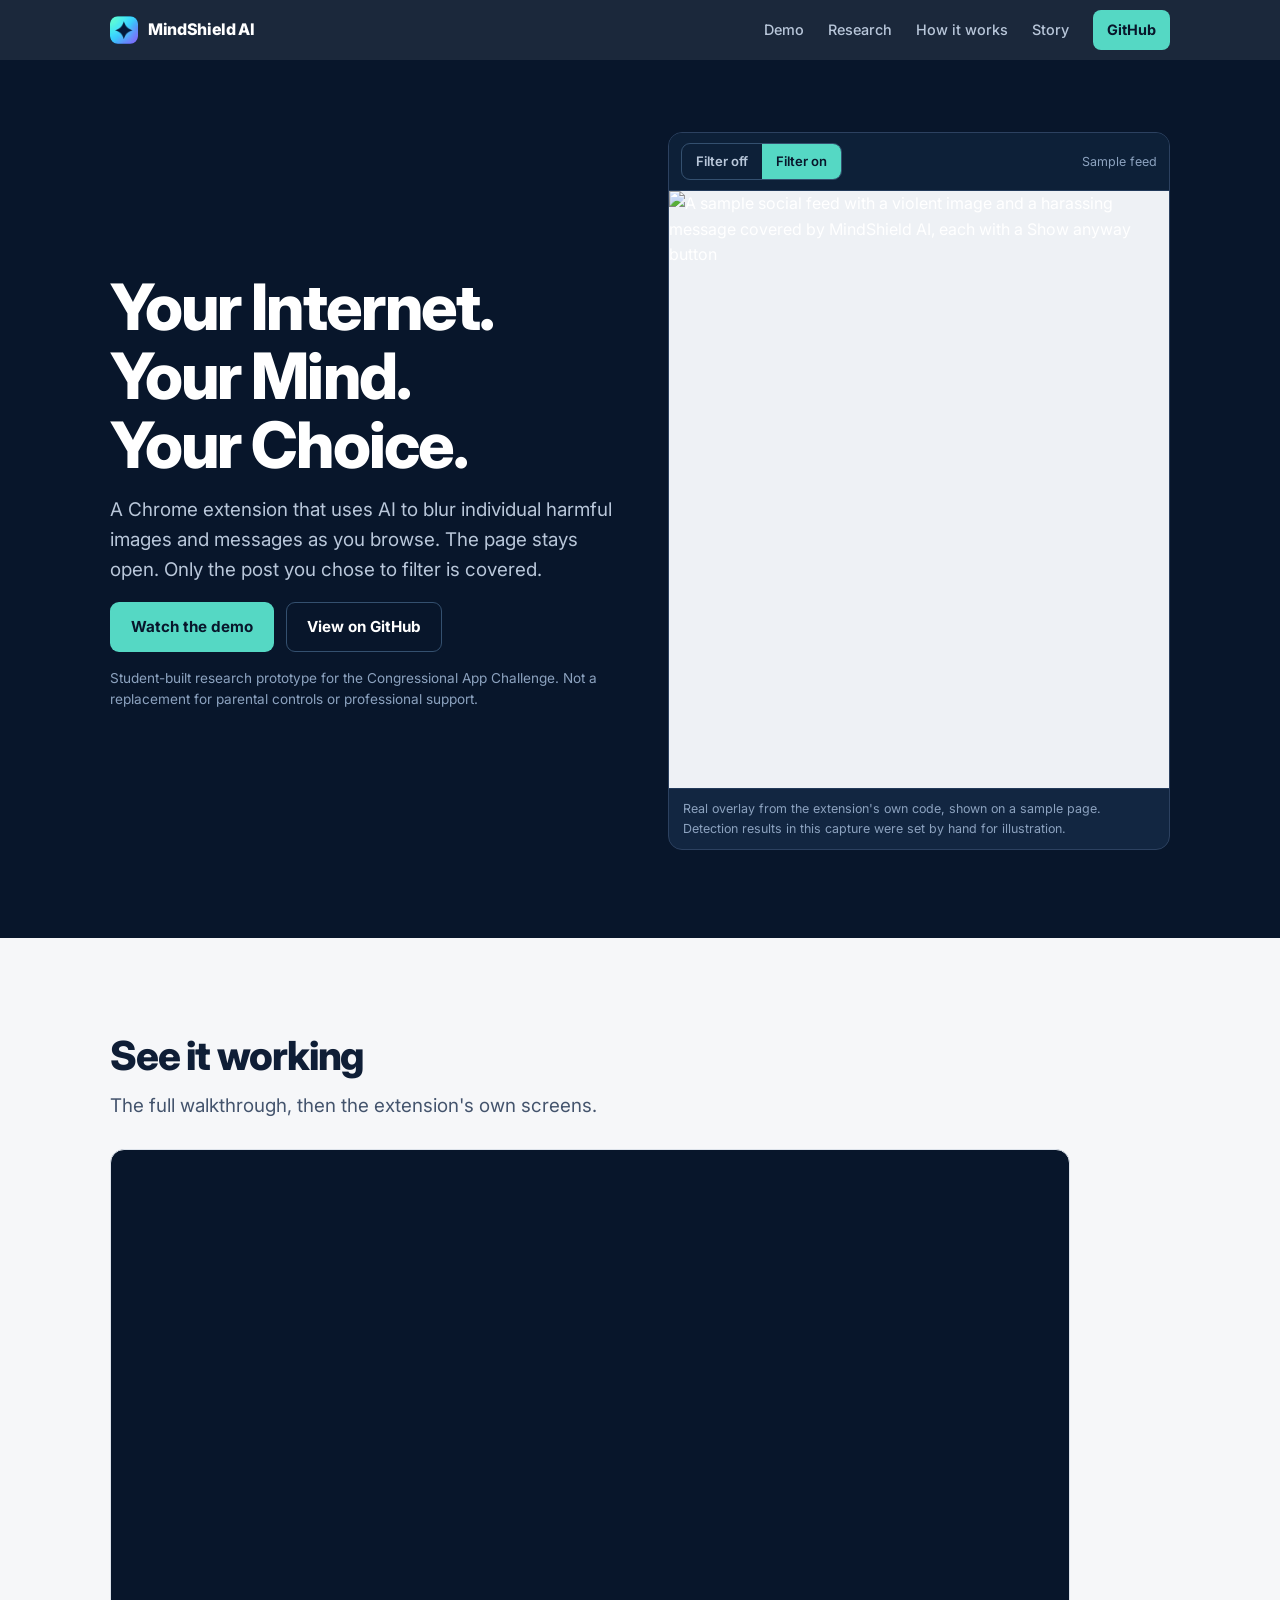
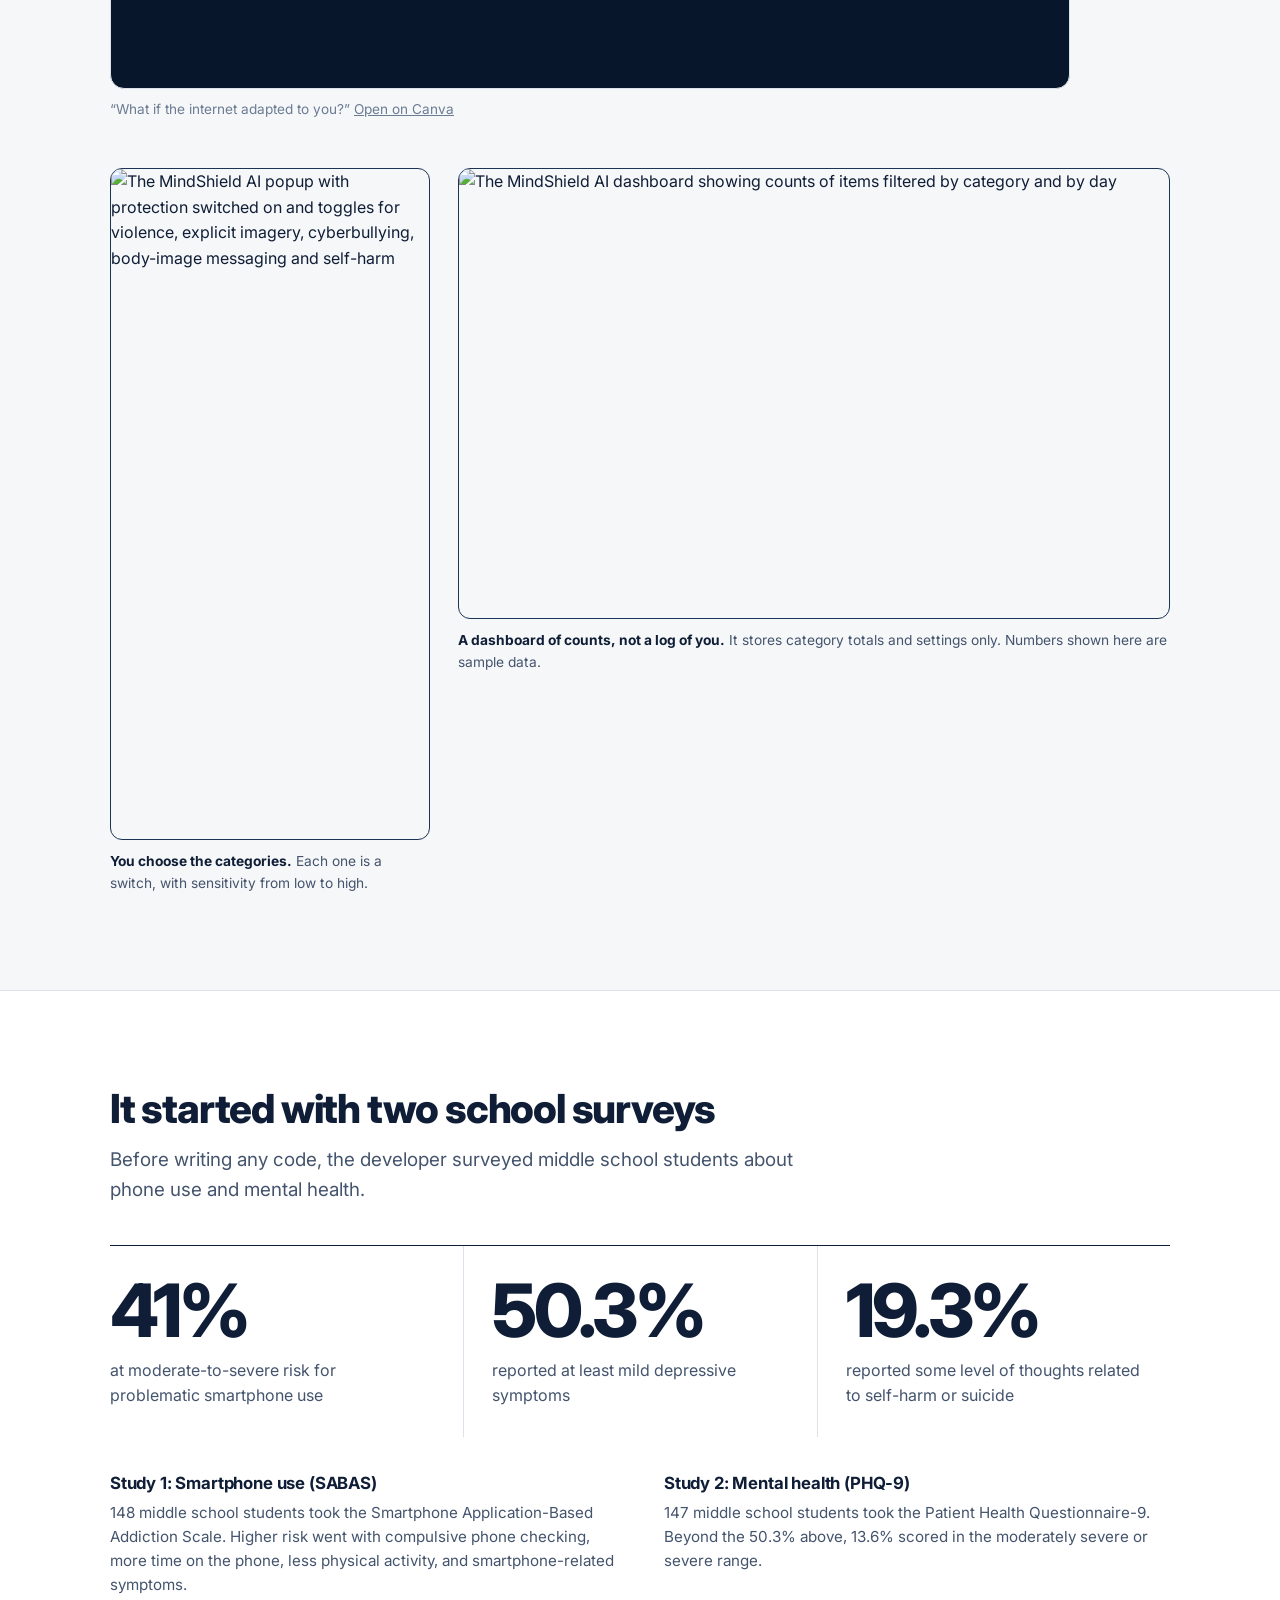
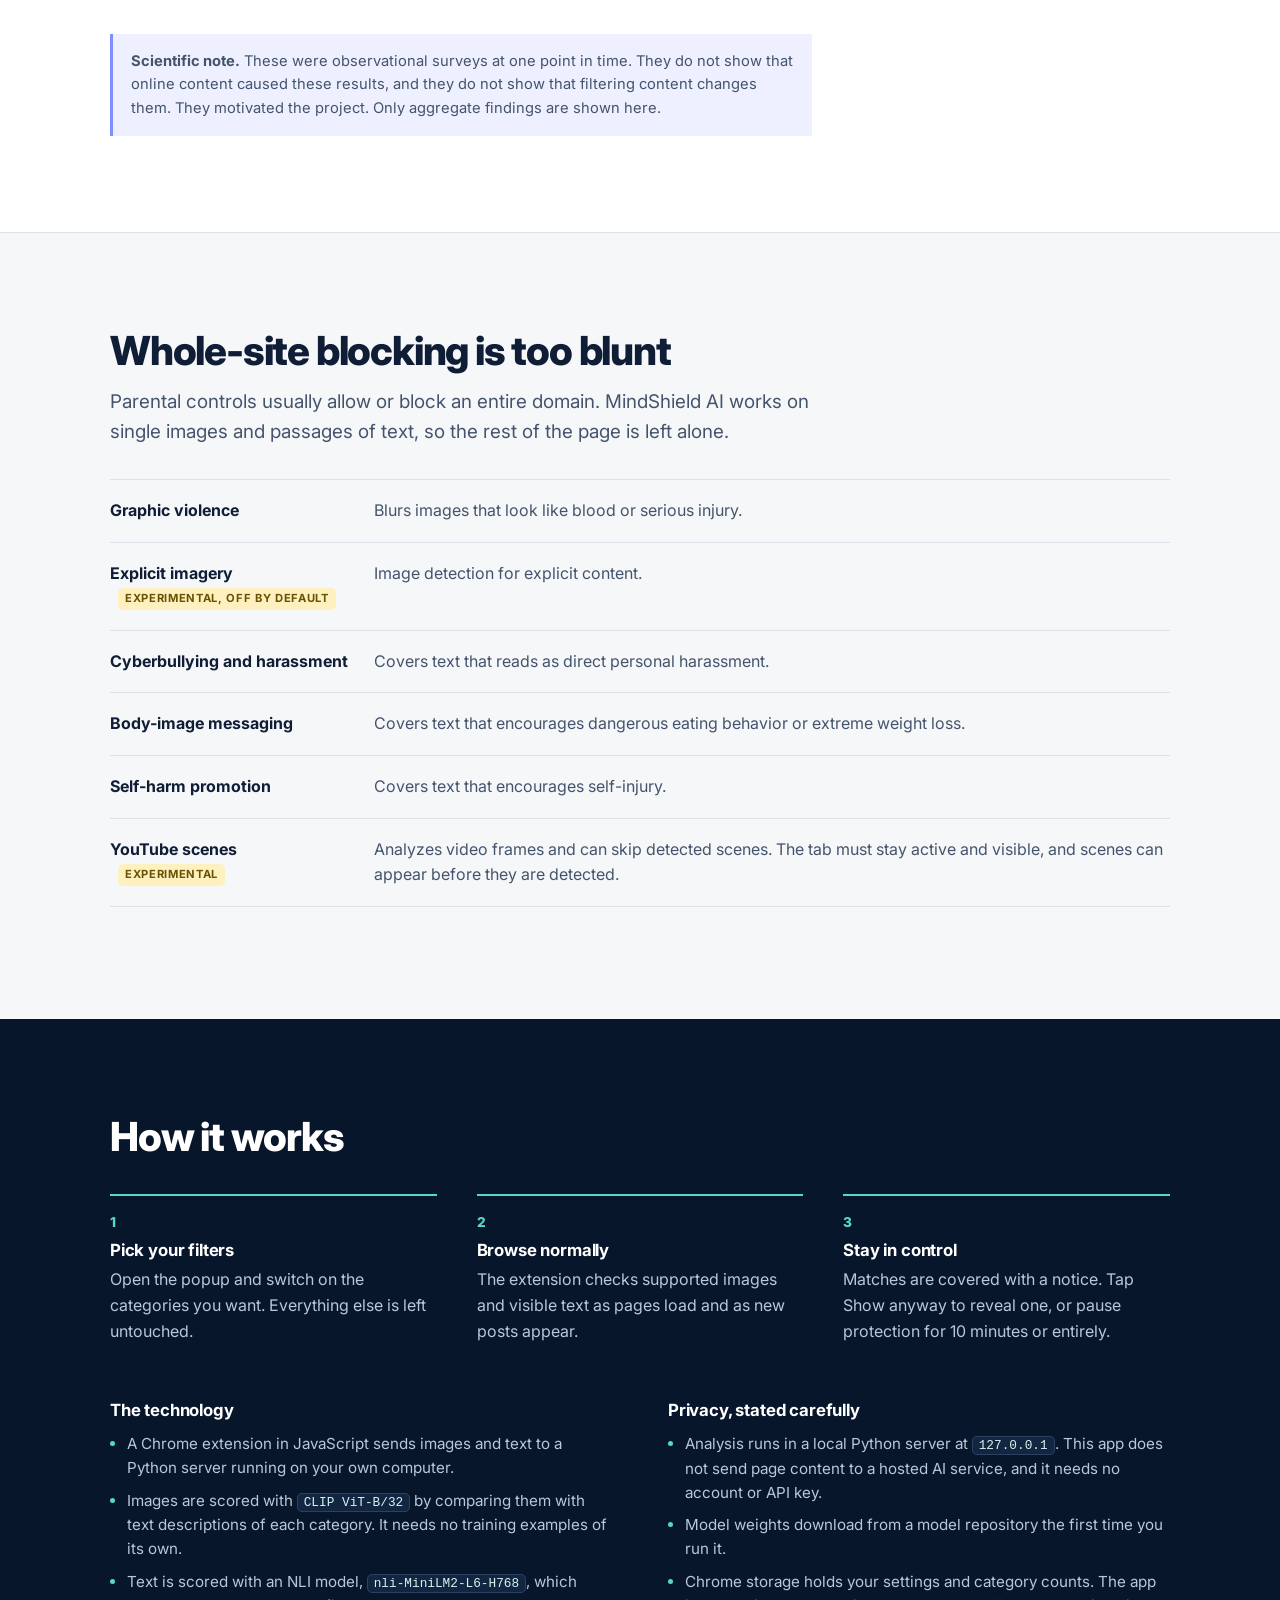
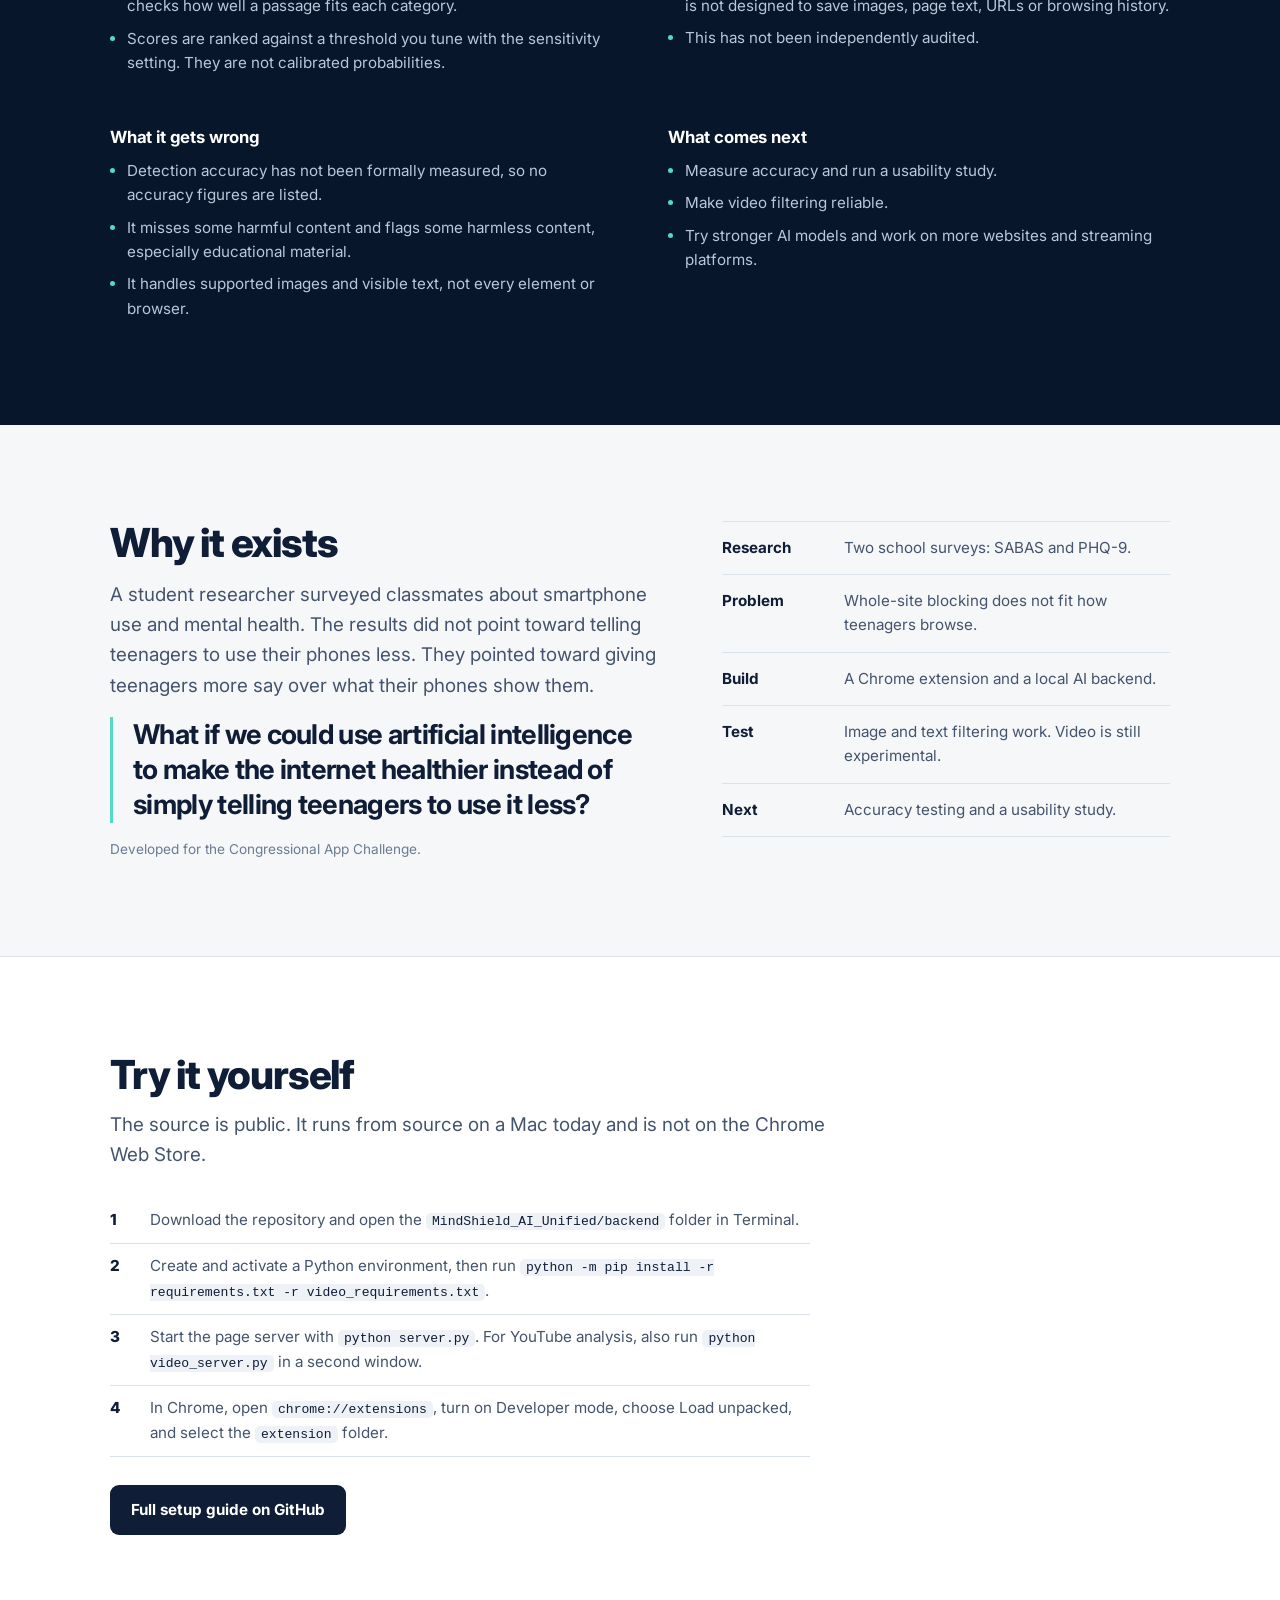
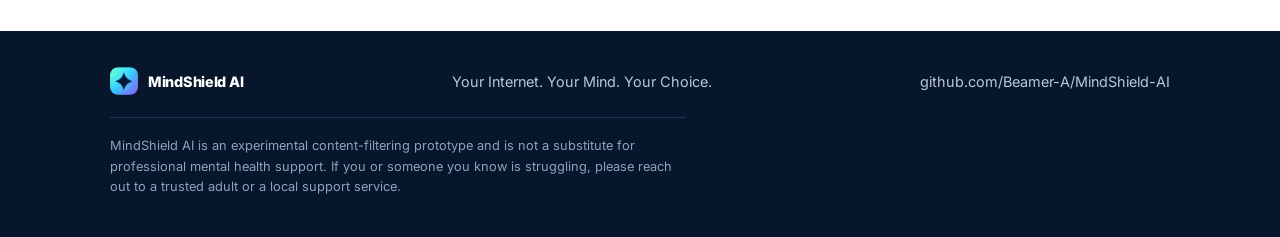
==== commit 297c19de: "Add files via upload" ====
--- a/docs/index.html
+++ b/docs/index.html
@@ -3,592 +3,376 @@
 <head>
 <meta charset="utf-8">
 <meta name="viewport" content="width=device-width,initial-scale=1,viewport-fit=cover">
-<meta name="description" content="MindShield AI is a student-built Chrome extension that uses AI to filter individual harmful content instead of blocking entire websites.">
+<title>MindShield AI</title>
+<meta name="description" content="MindShield AI is a student-built Chrome extension that uses AI to blur individual harmful images and messages instead of blocking entire websites.">
 <link rel="icon" href="mindshield-icon.png">
-<style>html{-webkit-text-size-adjust:100%}img{max-width:100%}[hidden]{display:none!important}</style>
-<title>MindShield AI</title>
 <link rel="preconnect" href="https://fonts.googleapis.com">
 <link rel="preconnect" href="https://fonts.gstatic.com" crossorigin>
 <link rel="stylesheet" href="https://fonts.googleapis.com/css2?family=Inter:wght@400;500;600;700;800&display=swap">
 <style>
-/* Layout: single-column editorial scroll on a 1120px grid; full-bleed alternating bands,
-   inner wrapper carries the side gutter. Swiss restraint — rules and space, not shadows. */
 :root{
-  --bg:#F5FAFF;
-  --surface:#FFFFFF;
-  --ink:#14243D;
-  --ink-2:#4A5C77;
-  --ink-3:#7589A3;
-  --accent:#4285D4;
-  --accent-deep:#2F6CB4;
-  --tint:#E8F3FF;
-  --line:#D5E5F3;
-  --line-soft:#E6F0FA;
-  --g1:#8FE6D2; --g2:#7FB2F0; --g3:#A79CF4;
-  --video-ground:#0E1B2E; --video-fg:#FFFFFF; --video-sub:#9FB6D0;
-  --max:1120px;
-  color-scheme:light;
+  --paper:#F6F7F9;
+  --white:#FFFFFF;
+  --ink:#0F1E36;
+  --ink-2:#44546D;
+  --ink-3:#6B7C93;
+  --navy:#08162B;
+  --navy-2:#122641;
+  --teal:#55D8C4;
+  --violet:#7F8FFF;
+  --rule:#DCE2EA;
+  --max:1100px;
 }
-@media (prefers-color-scheme:dark){
-  :root:not([data-theme="light"]){
-    --bg:#0B1626;
-    --surface:#111F33;
-    --ink:#EAF2FB;
-    --ink-2:#A9BDD4;
-    --ink-3:#7E93AD;
-    --accent:#6FA8E8;
-    --accent-deep:#9CC6F3;
-    --tint:#16283F;
-    --line:#22384F;
-    --line-soft:#1A2C43;
-    --video-ground:#08121F; --video-fg:#EAF2FB; --video-sub:#8FA6C0;
-    color-scheme:dark;
-  }
+*{box-sizing:border-box}
+html{-webkit-text-size-adjust:100%;scroll-behavior:smooth}
+@media(prefers-reduced-motion:reduce){html{scroll-behavior:auto}}
+body{margin:0;background:var(--paper);color:var(--ink);font-family:Inter,-apple-system,BlinkMacSystemFont,"Segoe UI",Roboto,sans-serif;font-size:16px;line-height:1.6;-webkit-font-smoothing:antialiased}
+img{max-width:100%;display:block}
+a{color:inherit}
+h1,h2,h3{margin:0;letter-spacing:-.03em;line-height:1.08;text-wrap:balance}
+h1{font-size:clamp(2.3rem,5.6vw,4rem);font-weight:800}
+h2{font-size:clamp(1.7rem,3.4vw,2.5rem);font-weight:800}
+h3{font-size:1.05rem;font-weight:700;letter-spacing:-.01em;line-height:1.3}
+p{margin:0}
+.wrap{max-width:var(--max);margin:0 auto;padding:0 max(20px,env(safe-area-inset-left))}
+section{padding:clamp(56px,8vw,96px) 0;scroll-margin-top:64px}
+.lede{font-size:clamp(1.02rem,1.6vw,1.18rem);color:var(--ink-2);max-width:60ch}
+.small{font-size:.85rem;color:var(--ink-3);line-height:1.55}
+.stack>*+*{margin-top:16px}
+
+/* nav */
+header{position:sticky;top:0;z-index:20;background:rgba(8,22,43,.92);backdrop-filter:blur(10px);color:#fff}
+.nav{display:flex;align-items:center;gap:20px;min-height:60px}
+.brand{display:flex;align-items:center;gap:10px;text-decoration:none;font-weight:800;letter-spacing:-.02em}
+.brand img{width:28px;height:28px;border-radius:8px}
+.links{display:flex;gap:24px;margin-left:auto;align-items:center}
+.links a{text-decoration:none;font-size:.9rem;color:#B9C7DA;font-weight:500}
+.links a:hover{color:#fff}
+.links .gh{color:var(--navy);background:var(--teal);padding:8px 14px;border-radius:8px;font-weight:700}
+.links .gh:hover{color:var(--navy);background:#7BE6D5}
+.menu-btn{display:none;margin-left:auto;background:none;border:1px solid #2C4160;color:#fff;border-radius:8px;padding:7px 12px;font:inherit;font-size:.88rem;font-weight:600;cursor:pointer}
+@media(max-width:780px){
+  .menu-btn{display:block}
+  .links{display:none;position:absolute;left:0;right:0;top:60px;background:var(--navy);flex-direction:column;align-items:stretch;gap:0;padding:8px 20px 16px;border-bottom:1px solid #1B3354;margin:0}
+  .links.open{display:flex}
+  .links a{padding:12px 0;border-bottom:1px solid #16294A}
+  .links .gh{margin-top:12px;text-align:center;border-bottom:0}
 }
-:root[data-theme="dark"]{
-  --bg:#0B1626; --surface:#111F33; --ink:#EAF2FB; --ink-2:#A9BDD4; --ink-3:#7E93AD;
-  --accent:#6FA8E8; --accent-deep:#9CC6F3; --tint:#16283F; --line:#22384F; --line-soft:#1A2C43;
-  --video-ground:#08121F; --video-fg:#EAF2FB; --video-sub:#8FA6C0;
-  color-scheme:dark;
-}
-
-*{box-sizing:border-box}
-body{
-  margin:0; background:var(--bg); color:var(--ink);
-  font-family:Inter,-apple-system,BlinkMacSystemFont,"Segoe UI",Roboto,sans-serif;
-  font-size:16px; line-height:1.6; -webkit-font-smoothing:antialiased;
-  font-feature-settings:"cv05" 1,"cv11" 1;
-}
-body::before{content:"";position:fixed;inset:0 0 auto;height:env(safe-area-inset-top,0px);z-index:60;background:var(--bg)}
-.wrap{max-width:var(--max);margin-inline:auto;padding-left:max(20px,env(safe-area-inset-left,0px));padding-right:max(20px,env(safe-area-inset-right,0px))}
-section{padding-block:clamp(56px,8vw,104px);scroll-margin-top:78px}
-.band{background:var(--surface);border-block:1px solid var(--line-soft)}
-
-h1,h2,h3,h4{margin:0;text-wrap:balance;letter-spacing:-0.025em;line-height:1.12;font-weight:800}
-h1{font-size:clamp(2.1rem,5.2vw,3.7rem)}
-h2{font-size:clamp(1.65rem,3.6vw,2.6rem)}
-h3{font-size:1.05rem;font-weight:700;letter-spacing:-0.012em;line-height:1.3}
-p{margin:0}
-a{color:var(--accent);text-decoration:none}
-a:focus-visible,button:focus-visible{outline:2px solid var(--accent);outline-offset:3px;border-radius:6px}
-.lede{color:var(--ink-2);font-size:clamp(1rem,1.6vw,1.14rem);max-width:62ch}
-.small{font-size:.84rem;color:var(--ink-3);line-height:1.55}
-.eyebrow{font-size:.72rem;font-weight:700;letter-spacing:.14em;text-transform:uppercase;color:var(--accent)}
-.stack{display:flex;flex-direction:column}
-.g12{gap:12px}.g16{gap:16px}.g20{gap:20px}.g28{gap:28px}.g40{gap:40px}
-
-/* ---------- nav ---------- */
-header.nav{
-  position:sticky;top:env(safe-area-inset-top,0px);z-index:50;
-  background:color-mix(in srgb,var(--bg) 88%,transparent);
-  backdrop-filter:saturate(1.4) blur(12px);
-  border-bottom:1px solid var(--line-soft);
-}
-.nav-in{display:flex;align-items:center;gap:20px;min-height:62px;padding-block:10px}
-.brand{display:flex;align-items:center;gap:10px;color:var(--ink);font-weight:800;letter-spacing:-.02em;font-size:1.02rem}
-.brand img{width:30px;height:30px;border-radius:8px;display:block}
-.ai-mark{background:linear-gradient(100deg,var(--g1),var(--g2) 52%,var(--g3));-webkit-background-clip:text;background-clip:text;color:transparent}
-.nav-links{display:none;gap:22px;margin-left:auto;align-items:center}
-.nav-links a{color:var(--ink-2);font-size:.9rem;font-weight:500}
-.nav-links a:hover{color:var(--ink)}
-.nav-cta{margin-left:auto}
-@media(min-width:900px){.nav-links{display:flex}.nav-cta{margin-left:4px}}
-
-.btn{display:inline-flex;align-items:center;gap:9px;padding:11px 20px;border-radius:9px;font-weight:600;font-size:.93rem;border:1px solid transparent;cursor:pointer;transition:background .18s,border-color .18s,transform .18s}
-.btn-primary{background:var(--accent);color:#fff}
-.btn-primary:hover{background:var(--accent-deep)}
-.btn-ghost{background:var(--surface);border-color:var(--line);color:var(--ink)}
-.btn-ghost:hover{border-color:var(--accent);color:var(--accent)}
-@media(prefers-reduced-motion:no-preference){.btn:active{transform:translateY(1px)}}
-
-/* ---------- hero ---------- */
-.hero{padding-top:clamp(40px,6vw,72px);padding-bottom:clamp(48px,7vw,88px)}
+
+/* buttons */
+.btns{display:flex;flex-wrap:wrap;gap:12px}
+.btn{display:inline-block;padding:12px 20px;border-radius:9px;font-weight:700;font-size:.95rem;text-decoration:none;border:1px solid transparent}
+.btn-main{background:var(--teal);color:var(--navy)}
+.btn-main:hover{background:#7BE6D5}
+.btn-line{border-color:#34506F;color:#fff}
+.btn-line:hover{border-color:var(--teal);color:var(--teal)}
+.btn-dark{background:var(--ink);color:#fff}
+.btn-dark:hover{background:#1E3354}
+a:focus-visible,button:focus-visible{outline:3px solid var(--violet);outline-offset:3px}
+
+/* hero */
+.hero{background:var(--navy);color:#fff;padding:clamp(40px,6vw,72px) 0 clamp(56px,8vw,88px)}
 .hero-grid{display:grid;gap:clamp(32px,5vw,56px);align-items:center}
-@media(min-width:1000px){.hero-grid{grid-template-columns:minmax(0,1fr) minmax(0,1.06fr)}}
-.tagline-rule{display:flex;align-items:center;gap:12px;color:var(--ink-2);font-weight:600;font-size:.95rem;letter-spacing:-.01em}
-.tagline-rule::before{content:"";width:34px;height:2px;border-radius:2px;background:linear-gradient(90deg,var(--g1),var(--g2),var(--g3));flex:none}
-.hero-actions{display:flex;flex-wrap:wrap;gap:12px}
-.pill{align-self:flex-start;display:inline-flex;align-items:center;gap:7px;padding:5px 11px;border-radius:999px;font-size:.73rem;font-weight:700;letter-spacing:.04em;text-transform:uppercase;border:1px solid var(--line);background:var(--tint);color:var(--accent-deep)}
-.dot{width:6px;height:6px;border-radius:50%;background:var(--accent)}
-
-/* ---------- browser mockup ---------- */
-.mock{border:1px solid var(--line);border-radius:14px;background:var(--surface);overflow:hidden}
-.mock-bar{display:flex;align-items:center;gap:8px;padding:11px 14px;border-bottom:1px solid var(--line-soft);background:var(--tint)}
-.mock-dots{display:flex;gap:6px}
-.mock-dots i{width:9px;height:9px;border-radius:50%;background:var(--line);display:block}
-.mock-url{flex:1;min-width:0;background:var(--surface);border:1px solid var(--line);border-radius:7px;padding:5px 10px;font-size:.74rem;color:var(--ink-3);white-space:nowrap;overflow:hidden;text-overflow:ellipsis}
-.mock-ext{display:flex;align-items:center;gap:6px;font-size:.72rem;font-weight:700;color:var(--accent-deep)}
-.mock-ext img{width:17px;height:17px;border-radius:5px;display:block}
-.mock-body{padding:16px;display:grid;gap:12px;grid-template-columns:repeat(2,minmax(0,1fr))}
-.post{border:1px solid var(--line-soft);border-radius:11px;padding:12px;background:var(--surface);position:relative;min-width:0}
-.post .ph{height:8px;border-radius:4px;background:var(--line-soft)}
-.post .ph.w70{width:70%}.post .ph.w45{width:45%}.post .ph.w85{width:85%}
-.thumb{height:62px;border-radius:8px;margin-bottom:10px;background:linear-gradient(135deg,var(--tint),var(--line-soft))}
-.post.flag .thumb{background:linear-gradient(135deg,#C9DCF0,#AFC8E4)}
-.post .veil{position:absolute;inset:0;border-radius:11px;display:none;align-items:center;justify-content:center;flex-direction:column;gap:6px;background:color-mix(in srgb,var(--surface) 72%,transparent);backdrop-filter:blur(7px);text-align:center;padding:10px}
-.post.flag.on .veil{display:flex}
-.veil-label{font-size:.72rem;font-weight:700;color:var(--accent-deep);letter-spacing:.02em}
-.veil-sub{font-size:.66rem;color:var(--ink-3)}
-.mock-foot{border-top:1px solid var(--line-soft);padding:12px 16px;display:flex;flex-wrap:wrap;gap:8px;align-items:center}
-.mock-foot-label{font-size:.7rem;font-weight:700;letter-spacing:.08em;text-transform:uppercase;color:var(--ink-3);width:100%}
-.tog{display:inline-flex;align-items:center;gap:7px;padding:6px 11px;border-radius:999px;border:1px solid var(--line);background:var(--surface);color:var(--ink-2);font:inherit;font-size:.76rem;font-weight:600;cursor:pointer;transition:all .16s}
-.tog[aria-pressed="true"]{background:var(--tint);border-color:var(--accent);color:var(--accent-deep)}
-.tog i{width:7px;height:7px;border-radius:50%;background:var(--line);display:block;flex:none}
-.tog[aria-pressed="true"] i{background:var(--accent)}
-.mock-note{font-size:.74rem;color:var(--ink-3);margin-top:10px;text-align:center}
-
-/* ---------- generic grids / cards ---------- */
-.grid{display:grid;gap:18px}
-.c2{grid-template-columns:1fr}
-.c3{grid-template-columns:1fr}
-@media(min-width:720px){.c2{grid-template-columns:repeat(2,minmax(0,1fr))}.c3{grid-template-columns:repeat(2,minmax(0,1fr))}}
-@media(min-width:1000px){.c3{grid-template-columns:repeat(3,minmax(0,1fr))}}
-.card{background:var(--surface);border:1px solid var(--line);border-radius:13px;padding:22px;min-width:0;display:flex;flex-direction:column;gap:9px}
-.band .card{background:var(--bg)}
-.card p{color:var(--ink-2);font-size:.93rem}
-.icon{width:38px;height:38px;border-radius:10px;background:var(--tint);border:1px solid var(--line);display:flex;align-items:center;justify-content:center;color:var(--accent);flex:none}
-.icon svg{width:19px;height:19px;display:block}
-
-/* ---------- research ---------- */
-.study{display:flex;flex-direction:column;gap:18px}
-.donut-row{display:flex;align-items:center;gap:20px;flex-wrap:wrap}
-.donut{width:118px;height:118px;flex:none}
-.donut text{font-family:Inter,sans-serif;font-variant-numeric:tabular-nums}
-.stat-list{display:flex;flex-direction:column;gap:9px;min-width:0;flex:1}
-.stat{display:flex;gap:11px;align-items:baseline}
-.stat b{font-size:1.18rem;font-weight:800;color:var(--ink);font-variant-numeric:tabular-nums;min-width:62px}
-.stat span{font-size:.86rem;color:var(--ink-2);line-height:1.45}
-.note{border:1px solid var(--line);border-left:3px solid var(--accent);background:var(--tint);border-radius:9px;padding:14px 16px;font-size:.87rem;color:var(--ink-2)}
-
-/* ---------- steps / flow ---------- */
-.step-n{width:28px;height:28px;border-radius:8px;background:var(--accent);color:#fff;display:flex;align-items:center;justify-content:center;font-weight:800;font-size:.84rem;flex:none}
-.flow{display:flex;flex-wrap:wrap;align-items:center;gap:10px;justify-content:center;padding:20px;border:1px solid var(--line);border-radius:12px;background:var(--surface)}
-.flow-node{padding:9px 15px;border-radius:9px;border:1px solid var(--line);background:var(--tint);font-size:.85rem;font-weight:600;color:var(--ink)}
-.flow-arrow{color:var(--accent);font-weight:700}
-
-/* ---------- demo placeholders ---------- */
-.ph-frame{border:1px dashed var(--line);border-radius:12px;background:var(--tint);display:flex;flex-direction:column;align-items:center;justify-content:center;gap:7px;text-align:center;padding:26px 18px;min-height:168px}
-.ph-frame .ph-t{font-weight:700;font-size:.92rem;color:var(--ink)}
-.ph-frame .ph-s{font-size:.79rem;color:var(--ink-3);max-width:34ch}
-.ph-video{min-height:clamp(220px,34vw,340px)}
-.play{width:46px;height:46px;border-radius:50%;border:1px solid var(--line);background:var(--surface);display:flex;align-items:center;justify-content:center;color:var(--accent)}
-
-/* ---------- demonstration video ---------- */
-.video-embed{position:relative;width:100%;max-width:960px;aspect-ratio:16/9;border-radius:14px;overflow:hidden;border:1px solid var(--line);background:var(--video-ground);box-shadow:0 2px 8px 0 rgba(63,69,81,.16)}
-.video-embed iframe{position:absolute;inset:0;width:100%;height:100%;border:none;padding:0;margin:0;display:block}
-@supports not (aspect-ratio:16/9){.video-embed{height:0;padding-top:56.25%}}
-
-.video{margin:0;display:flex;flex-direction:column;gap:13px;align-items:center;width:100%}
-.video-frame{position:relative;display:flex;flex-direction:column;align-items:center;justify-content:center;gap:15px;width:100%;max-width:960px;aspect-ratio:16/9;border-radius:14px;border:1px solid var(--line);background:var(--video-ground);overflow:hidden;text-decoration:none;isolation:isolate}
-.video-frame::after{content:"";position:absolute;inset:0;background:radial-gradient(62% 72% at 50% 40%,rgba(127,178,240,.20),transparent 72%);pointer-events:none}
-.video-play{width:clamp(52px,7vw,70px);height:clamp(52px,7vw,70px);border-radius:50%;background:linear-gradient(135deg,var(--g1),var(--g2) 55%,var(--g3));display:flex;align-items:center;justify-content:center;color:#0E1B2E;position:relative;z-index:1;flex:none}
-.video-play svg{width:42%;height:42%;margin-left:8%}
-.video-meta{display:flex;flex-direction:column;align-items:center;gap:4px;position:relative;z-index:1;padding-inline:20px;text-align:center}
-.video-title{color:var(--video-fg);font-weight:700;font-size:clamp(.98rem,2.1vw,1.28rem);letter-spacing:-.02em;line-height:1.25}
-.video-by{color:var(--video-sub);font-size:.82rem}
-.video figcaption{max-width:62ch;text-align:center}
-.video-frame:focus-visible{outline:2px solid var(--accent);outline-offset:3px}
-@media(prefers-reduced-motion:no-preference){
-  .video-play{transition:transform .22s}
-  .video-frame:hover .video-play{transform:scale(1.07)}
-}
-
-/* ---------- timeline ---------- */
-.tl{display:grid;gap:14px}
-@media(min-width:860px){.tl{grid-template-columns:repeat(5,minmax(0,1fr))}}
-.tl-item{border:1px solid var(--line);border-radius:11px;padding:15px;background:var(--surface);display:flex;flex-direction:column;gap:7px;min-width:0}
-.tl-k{font-size:.68rem;font-weight:800;letter-spacing:.1em;text-transform:uppercase;color:var(--accent)}
-.tl-item h4{font-size:.93rem;font-weight:700;letter-spacing:-.01em}
-
-/* ---------- quote ---------- */
-.quote{border:1px solid var(--line);border-radius:14px;background:var(--surface);padding:clamp(22px,4vw,34px);display:flex;flex-direction:column;gap:14px}
-.quote blockquote{margin:0;font-size:clamp(1.1rem,2.3vw,1.5rem);font-weight:600;letter-spacing:-.02em;line-height:1.35;color:var(--ink)}
-
-/* ---------- tech list ---------- */
-.chips{display:flex;flex-wrap:wrap;gap:9px}
-.chip{border:1px solid var(--line);background:var(--surface);border-radius:8px;padding:8px 13px;font-size:.85rem;font-weight:600;color:var(--ink)}
-.band .chip{background:var(--bg)}
-
-/* ---------- cta band ---------- */
-.cta{border:1px solid var(--line);border-radius:16px;background:var(--surface);padding:clamp(26px,4.5vw,44px);display:flex;flex-direction:column;gap:18px;align-items:flex-start}
-
-/* ---------- footer ---------- */
-footer{border-top:1px solid var(--line);background:var(--surface);padding-block:36px 44px}
-.foot-grid{display:flex;flex-wrap:wrap;gap:24px;justify-content:space-between;align-items:flex-start}
-.foot-nav{display:flex;flex-wrap:wrap;gap:8px 18px}
-.foot-nav a{color:var(--ink-2);font-size:.88rem;font-weight:500}
-.foot-nav a:hover{color:var(--accent)}
-.disclaim{border-top:1px solid var(--line-soft);margin-top:26px;padding-top:18px;font-size:.8rem;color:var(--ink-3);max-width:70ch}
-
-@media(prefers-reduced-motion:no-preference){
-  .card,.tl-item{transition:border-color .2s}
-  .card:hover{border-color:var(--accent)}
-}
+@media(min-width:960px){.hero-grid{grid-template-columns:1fr 1fr}}
+.hero p.lede{color:#B9C7DA}
+.hero .small{color:#8CA2BF}
+.shot{background:var(--navy-2);border:1px solid #2C4160;border-radius:14px;overflow:hidden}
+.shot-bar{display:flex;align-items:center;justify-content:space-between;gap:10px;padding:10px 12px;border-bottom:1px solid #223A5A;background:#0D2038}
+.seg{display:inline-flex;border:1px solid #34506F;border-radius:9px;overflow:hidden}
+.seg button{background:none;border:0;color:#B9C7DA;font:inherit;font-size:.82rem;font-weight:600;padding:7px 14px;cursor:pointer}
+.seg button[aria-pressed="true"]{background:var(--teal);color:var(--navy)}
+.shot-title{font-size:.78rem;color:#8CA2BF}
+.shot-view{aspect-ratio:620/740;overflow:hidden;background:#EEF1F5}
+.shot-view img{width:100%;height:100%;object-fit:cover;object-position:top}
+.shot-cap{padding:10px 14px;font-size:.78rem;color:#8CA2BF;border-top:1px solid #223A5A}
+
+/* demo */
+.demo-video{position:relative;width:100%;max-width:960px;aspect-ratio:16/9;border-radius:14px;overflow:hidden;background:var(--navy);border:1px solid var(--rule);margin-top:28px}
+.demo-video iframe{position:absolute;inset:0;width:100%;height:100%;border:0}
+.gallery{display:grid;gap:28px;margin-top:48px;align-items:start}
+@media(min-width:860px){.gallery{grid-template-columns:minmax(0,.62fr) minmax(0,1.38fr)}}
+figure{margin:0}
+figure img{border-radius:12px;border:1px solid #1B3354;width:100%;height:auto}
+figcaption{margin-top:10px;font-size:.86rem;color:var(--ink-2)}
+figcaption b{color:var(--ink)}
+
+/* research */
+.research{background:var(--white);border-block:1px solid var(--rule)}
+.stats{display:grid;gap:0;margin-top:40px;border-top:1px solid var(--ink)}
+@media(min-width:860px){.stats{grid-template-columns:repeat(3,1fr)}.stats>div+div{border-left:1px solid var(--rule)}}
+.stats>div{padding:26px 0}
+@media(min-width:860px){.stats>div{padding:28px 28px 28px 0}.stats>div+div{padding-left:28px}}
+@media(max-width:859px){.stats>div+div{border-top:1px solid var(--rule)}}
+.big{font-size:clamp(3rem,7vw,4.6rem);font-weight:800;letter-spacing:-.045em;line-height:1;color:var(--ink)}
+.stats p{margin-top:10px;color:var(--ink-2);max-width:30ch}
+.studies{display:grid;gap:28px;margin-top:36px}
+@media(min-width:860px){.studies{grid-template-columns:1fr 1fr;gap:48px}}
+.studies h3{margin-bottom:6px}
+.studies p{color:var(--ink-2);font-size:.95rem}
+.note{margin-top:36px;padding:16px 18px;border-left:3px solid var(--violet);background:#EEF0FF;font-size:.92rem;color:var(--ink-2);max-width:78ch}
+
+/* filters list */
+.filters{margin-top:32px;border-top:1px solid var(--rule)}
+.filters div{display:grid;gap:4px 24px;padding:18px 0;border-bottom:1px solid var(--rule)}
+@media(min-width:760px){.filters div{grid-template-columns:240px 1fr}}
+.filters dt,.filters dd{margin:0}
+.filters dt{font-weight:700}
+.filters dd{color:var(--ink-2)}
+.tag{display:inline-block;margin-left:8px;font-size:.7rem;font-weight:700;letter-spacing:.06em;text-transform:uppercase;color:#6A5300;background:#FFF1BF;border-radius:5px;padding:2px 7px;vertical-align:2px}
+
+/* how */
+.dark{background:var(--navy);color:#fff}
+.dark .lede,.dark p{color:#B9C7DA}
+.steps{counter-reset:s;display:grid;gap:28px;margin-top:36px}
+@media(min-width:860px){.steps{grid-template-columns:repeat(3,1fr);gap:40px}}
+.steps li{list-style:none;counter-increment:s;border-top:2px solid var(--teal);padding-top:16px}
+.steps ol,.steps{padding:0;margin-left:0}
+.steps li::before{content:counter(s);display:block;font-size:.85rem;font-weight:800;color:var(--teal);margin-bottom:6px}
+.steps h3{color:#fff;margin-bottom:6px}
+.facts{display:grid;gap:36px;margin-top:56px}
+@media(min-width:860px){.facts{grid-template-columns:1fr 1fr;gap:56px}}
+.facts h3{color:#fff;margin-bottom:10px}
+.facts ul{margin:0;padding-left:1.1em;color:#B9C7DA;font-size:.95rem}
+.facts li{margin-bottom:8px}
+.facts li::marker{color:var(--teal)}
+.facts code{background:#122641;border:1px solid #2C4160;border-radius:5px;padding:1px 6px;font-size:.84em;color:#D3F5EE}
+
+/* story */
+.story-grid{display:grid;gap:40px}
+@media(min-width:900px){.story-grid{grid-template-columns:1.1fr .9fr;gap:64px;align-items:start}}
+blockquote{margin:0;font-size:clamp(1.25rem,2.6vw,1.7rem);font-weight:700;letter-spacing:-.025em;line-height:1.3;border-left:3px solid var(--teal);padding-left:20px}
+.path{margin:0;padding:0;list-style:none;border-top:1px solid var(--rule)}
+.path li{padding:14px 0;border-bottom:1px solid var(--rule);display:grid;grid-template-columns:110px 1fr;gap:12px;font-size:.95rem}
+.path b{color:var(--ink)}
+.path span{color:var(--ink-2)}
+
+/* get it */
+.get{background:var(--white);border-top:1px solid var(--rule)}
+.install{margin:28px 0 0;padding:0;list-style:none;counter-reset:i;max-width:70ch}
+.install li{counter-increment:i;display:grid;grid-template-columns:30px 1fr;gap:10px;padding:10px 0;border-bottom:1px solid var(--rule);color:var(--ink-2);font-size:.95rem}
+.install li::before{content:counter(i);font-weight:800;color:var(--ink)}
+.install code{background:#EEF1F5;border-radius:5px;padding:1px 6px;font-size:.86em;color:var(--ink)}
+
+footer{background:var(--navy);color:#B9C7DA;padding:36px 0 44px;font-size:.9rem}
+.foot{display:flex;flex-wrap:wrap;gap:20px;justify-content:space-between;align-items:center}
+footer a{text-decoration:none}
+footer a:hover{color:#fff}
+.disclaim{margin-top:22px;padding-top:18px;border-top:1px solid #1B3354;font-size:.8rem;color:#8CA2BF;max-width:72ch}
 </style>
 </head>
 <body>
-<header class="nav">
-  <div class="wrap nav-in">
-    <a class="brand" href="#home">
-      <img src="mindshield-icon.png" alt="">
-      MindShield&nbsp;<span class="ai-mark">AI</span>
-    </a>
-    <nav class="nav-links" aria-label="Primary">
-      <a href="#problem">Research</a>
-      <a href="#solution">Features</a>
+
+<header>
+  <div class="wrap nav">
+    <a class="brand" href="#top"><img src="mindshield-icon.png" alt="">MindShield AI</a>
+    <button class="menu-btn" type="button" aria-expanded="false" aria-controls="links">Menu</button>
+    <nav class="links" id="links" aria-label="Primary">
+      <a href="#demo">Demo</a>
+      <a href="#research">Research</a>
       <a href="#how">How it works</a>
-      <a href="#demo">Demo</a>
-      <a href="#technology">Technology</a>
-      <a href="#story">About</a>
+      <a href="#story">Story</a>
+      <a class="gh" href="https://github.com/Beamer-A/MindShield-AI" target="_blank" rel="noopener">GitHub</a>
     </nav>
-    <a class="btn btn-primary nav-cta" href="https://github.com/Beamer-A/MindShield-AI/tree/main" target="_blank" rel="noopener">GitHub</a>
   </div>
 </header>
 
-<!-- ============ HERO ============ -->
-<section class="hero" id="home">
+<main id="top">
+
+<!-- HERO -->
+<div class="hero">
   <div class="wrap hero-grid">
-    <div class="stack g20">
-      <span class="pill"><span class="dot"></span>Student-built research prototype</span>
-      <h1>Take Control of What You See Online.</h1>
-      <p class="lede">MindShield AI uses artificial intelligence to identify and filter potentially harmful content while giving teenagers the freedom to browse, learn, and connect.</p>
-      <p class="tagline-rule">Your Internet. Your Mind. Your Choice.</p>
-      <div class="hero-actions">
-        <a class="btn btn-primary" href="#solution">Explore Features</a>
-        <a class="btn btn-ghost" href="https://github.com/Beamer-A/MindShield-AI/tree/main" target="_blank" rel="noopener">
-          <svg viewBox="0 0 16 16" width="16" height="16" fill="currentColor" aria-hidden="true"><path d="M8 0C3.58 0 0 3.58 0 8c0 3.54 2.29 6.53 5.47 7.59.4.07.55-.17.55-.38 0-.19-.01-.82-.01-1.49-2.01.37-2.53-.49-2.69-.94-.09-.23-.48-.94-.82-1.13-.28-.15-.68-.52-.01-.53.63-.01 1.08.58 1.23.82.72 1.21 1.87.87 2.33.66.07-.52.28-.87.51-1.07-1.78-.2-3.64-.89-3.64-3.95 0-.87.31-1.59.82-2.15-.08-.2-.36-1.02.08-2.12 0 0 .67-.21 2.2.82a7.4 7.4 0 0 1 2-.27c.68 0 1.36.09 2 .27 1.53-1.04 2.2-.82 2.2-.82.44 1.1.16 1.92.08 2.12.51.56.82 1.27.82 2.15 0 3.07-1.87 3.75-3.65 3.95.29.25.54.73.54 1.48 0 1.07-.01 1.93-.01 2.2 0 .21.15.46.55.38A8.01 8.01 0 0 0 16 8c0-4.42-3.58-8-8-8Z"/></svg>
-          View on GitHub
-        </a>
-      </div>
-      <p class="small">MindShield AI is a student-developed, research-inspired prototype. It was built to explore whether AI can give teenagers finer control over their own browsing, rather than to replace parental controls or professional support.</p>
+    <div class="stack">
+      <h1>Your Internet. Your Mind. Your Choice.</h1>
+      <p class="lede">A Chrome extension that uses AI to blur individual harmful images and messages as you browse. The page stays open. Only the post you chose to filter is covered.</p>
+      <div class="btns">
+        <a class="btn btn-main" href="#demo">Watch the demo</a>
+        <a class="btn btn-line" href="https://github.com/Beamer-A/MindShield-AI" target="_blank" rel="noopener">View on GitHub</a>
+      </div>
+      <p class="small">Student-built research prototype for the Congressional App Challenge. Not a replacement for parental controls or professional support.</p>
     </div>
 
     <div>
-      <div class="mock" id="mock">
-        <div class="mock-bar">
-          <span class="mock-dots" aria-hidden="true"><i></i><i></i><i></i></span>
-          <span class="mock-url">a social feed you already scroll</span>
-          <span class="mock-ext"><img src="mindshield-icon.png" alt="">ON</span>
+      <div class="shot">
+        <div class="shot-bar">
+          <div class="seg" role="group" aria-label="Filtering preview">
+            <button type="button" aria-pressed="false" data-view="before">Filter off</button>
+            <button type="button" aria-pressed="true" data-view="after">Filter on</button>
+          </div>
+          <span class="shot-title">Sample feed</span>
         </div>
-        <div class="mock-body">
-          <article class="post"><div class="thumb"></div><div class="stack g12"><span class="ph w85"></span><span class="ph w45"></span></div></article>
-          <article class="post flag on" data-cat="violence">
-            <div class="thumb"></div><div class="stack g12"><span class="ph w70"></span><span class="ph w45"></span></div>
-            <div class="veil"><span class="veil-label">Hidden — graphic imagery</span><span class="veil-sub">Tap to view anyway</span></div>
-          </article>
-          <article class="post flag on" data-cat="bullying">
-            <div class="stack g12"><span class="ph w85"></span><span class="ph w70"></span><span class="ph w45"></span></div>
-            <div class="veil"><span class="veil-label">Hidden — harassing language</span><span class="veil-sub">Tap to view anyway</span></div>
-          </article>
-          <article class="post"><div class="stack g12"><span class="ph w70"></span><span class="ph w85"></span><span class="ph w45"></span></div></article>
+        <div class="shot-view">
+          <img id="shot-img" src="img/after.png" width="1240" height="1600" alt="A sample social feed with a violent image and a harassing message covered by MindShield AI, each with a Show anyway button">
         </div>
-        <div class="mock-foot">
-          <span class="mock-foot-label">Your filters</span>
-          <button class="tog" type="button" aria-pressed="true" data-cat="violence"><i></i>Violence</button>
-          <button class="tog" type="button" aria-pressed="true" data-cat="bullying"><i></i>Cyberbullying</button>
-          <button class="tog" type="button" aria-pressed="false" data-cat="body"><i></i>Body image</button>
-        </div>
-      </div>
-      <p class="mock-note">Interactive illustration of the filtering concept — toggle a category to see how it behaves. Not a screenshot of the extension.</p>
-    </div>
-  </div>
-</section>
-
-<!-- ============ PROBLEM ============ -->
-<section class="band" id="problem">
-  <div class="wrap stack g28">
-    <div class="stack g16">
-      <span class="eyebrow">The problem</span>
-      <h2>The Internet Connects Us. But Not Everything We See Is Healthy.</h2>
-      <p class="lede">Teenagers spend hours a day in feeds they did not design. Alongside everything useful, those feeds carry graphic imagery, harassment, unrealistic messaging about bodies and appearance, and material related to self-harm — usually with no warning and no way to opt out of one post without leaving the whole platform.</p>
-      <p class="lede">MindShield AI grew out of two surveys conducted in a middle school, which the student developer designed and ran before writing any code.</p>
-    </div>
-
-    <div class="grid c2">
-      <article class="card study">
-        <div class="stack g12">
-          <span class="eyebrow">Study 1 · Smartphone use</span>
-          <h3>Smartphone Application-Based Addiction Scale (SABAS)</h3>
-          <p>148 middle school students surveyed.</p>
-        </div>
-        <div class="donut-row">
-          <svg class="donut" viewBox="0 0 120 120" role="img" aria-label="41 percent of 148 students at moderate-to-severe risk">
-            <circle cx="60" cy="60" r="48" fill="none" stroke="var(--line)" stroke-width="13"></circle>
-            <circle cx="60" cy="60" r="48" fill="none" stroke="var(--accent)" stroke-width="13" stroke-linecap="round"
-                    stroke-dasharray="123.6 301.6" transform="rotate(-90 60 60)"></circle>
-            <text x="60" y="58" text-anchor="middle" font-size="25" font-weight="800" fill="var(--ink)">41%</text>
-            <text x="60" y="76" text-anchor="middle" font-size="9.5" font-weight="600" fill="var(--ink-3)">at risk</text>
-          </svg>
-          <div class="stat-list">
-            <div class="stat"><b>41%</b><span>identified as being at moderate-to-severe risk for problematic smartphone use</span></div>
-            <div class="stat"><b>148</b><span>students surveyed</span></div>
-          </div>
-        </div>
-        <p class="small">Higher risk was associated with compulsive phone checking, increased smartphone use, reduced physical activity, and smartphone-related symptoms.</p>
-      </article>
-
-      <article class="card study">
-        <div class="stack g12">
-          <span class="eyebrow">Study 2 · Adolescent mental health</span>
-          <h3>Patient Health Questionnaire-9 (PHQ-9)</h3>
-          <p>147 middle school students surveyed.</p>
-        </div>
-        <div class="donut-row">
-          <svg class="donut" viewBox="0 0 120 120" role="img" aria-label="50.3 percent of 147 students reported at least mild depressive symptoms">
-            <circle cx="60" cy="60" r="48" fill="none" stroke="var(--line)" stroke-width="13"></circle>
-            <circle cx="60" cy="60" r="48" fill="none" stroke="var(--accent)" stroke-width="13" stroke-linecap="round"
-                    stroke-dasharray="151.7 301.6" transform="rotate(-90 60 60)"></circle>
-            <text x="60" y="58" text-anchor="middle" font-size="23" font-weight="800" fill="var(--ink)">50.3%</text>
-            <text x="60" y="76" text-anchor="middle" font-size="9.5" font-weight="600" fill="var(--ink-3)">mild or above</text>
-          </svg>
-          <div class="stat-list">
-            <div class="stat"><b>50.3%</b><span>reported at least mild depressive symptoms</span></div>
-            <div class="stat"><b>13.6%</b><span>scored in the moderately severe or severe range</span></div>
-            <div class="stat"><b>19.3%</b><span>reported some level of thoughts related to self-harm or suicide</span></div>
-          </div>
-        </div>
-      </article>
-    </div>
-
-    <p class="note"><strong>Scientific note.</strong> These observational studies did not establish that online content caused the reported mental health outcomes. They describe what students reported at one point in time, and they motivated the project — they do not prove that filtering content changes these measures.</p>
-  </div>
-</section>
-
-<!-- ============ SOLUTION ============ -->
-<section id="solution">
-  <div class="wrap stack g28">
-    <div class="stack g16">
-      <span class="eyebrow">The solution</span>
-      <h2>A Smarter Way to Experience the Internet.</h2>
-      <p class="lede">Traditional parental controls work at the level of a whole website: a domain is either allowed or blocked. MindShield AI works at the level of individual content. A page stays open; the specific image or message a user chose to filter is blurred or hidden, and everything else stays exactly as it was.</p>
-    </div>
-
-    <div class="grid c3">
-      <article class="card">
-        <div class="icon" aria-hidden="true"><svg viewBox="0 0 24 24" fill="none" stroke="currentColor" stroke-width="1.9" stroke-linecap="round" stroke-linejoin="round"><path d="M12 9v4M12 17h.01M10.3 3.9 1.8 18a2 2 0 0 0 1.7 3h17a2 2 0 0 0 1.7-3L13.7 3.9a2 2 0 0 0-3.4 0Z"/></svg></div>
-        <h3>Violence &amp; disturbing imagery</h3>
-        <p>Identifies potentially graphic, violent, or frightening images on supported pages.</p>
-      </article>
-      <article class="card">
-        <div class="icon" aria-hidden="true"><svg viewBox="0 0 24 24" fill="none" stroke="currentColor" stroke-width="1.9" stroke-linecap="round" stroke-linejoin="round"><path d="M17.9 17.9A10.1 10.1 0 0 1 12 20c-7 0-11-8-11-8a18.5 18.5 0 0 1 5.1-6M9.9 4.2A9.1 9.1 0 0 1 12 4c7 0 11 8 11 8a18.5 18.5 0 0 1-2.2 3.2M1 1l22 22"/></svg></div>
-        <h3>Sexual &amp; explicit content</h3>
-        <p>Detects potentially explicit visual material before it is displayed in full.</p>
-      </article>
-      <article class="card">
-        <div class="icon" aria-hidden="true"><svg viewBox="0 0 24 24" fill="none" stroke="currentColor" stroke-width="1.9" stroke-linecap="round" stroke-linejoin="round"><path d="M21 11.5a8.4 8.4 0 0 1-9 8.4 9 9 0 0 1-3.8-.8L3 21l1.9-5a8.4 8.4 0 0 1-.9-3.9 8.4 8.4 0 0 1 9-8.4 8.4 8.4 0 0 1 8 8.3Z"/><path d="M9 9.5h.01M15 9.5h.01M9 14.5s1.2-1 3-1 3 1 3 1"/></svg></div>
-        <h3>Cyberbullying</h3>
-        <p>Identifies potentially harmful messages, insults, and harassment in page text.</p>
-      </article>
-      <article class="card">
-        <div class="icon" aria-hidden="true"><svg viewBox="0 0 24 24" fill="none" stroke="currentColor" stroke-width="1.9" stroke-linecap="round" stroke-linejoin="round"><path d="M20.8 4.6a5.5 5.5 0 0 0-7.8 0L12 5.7l-1-1.1a5.5 5.5 0 0 0-7.8 7.8l1 1.1L12 21.2l7.8-7.7 1-1.1a5.5 5.5 0 0 0 0-7.8Z"/></svg></div>
-        <h3>Self-harm content</h3>
-        <p>Detects selected language associated with self-harm and related harmful messaging.</p>
-      </article>
-      <article class="card">
-        <div class="icon" aria-hidden="true"><svg viewBox="0 0 24 24" fill="none" stroke="currentColor" stroke-width="1.9" stroke-linecap="round" stroke-linejoin="round"><circle cx="12" cy="12" r="9"/><path d="M8.5 9.5h.01M15.5 9.5h.01M8.5 15.5c1-.8 2.1-1.2 3.5-1.2s2.5.4 3.5 1.2"/></svg></div>
-        <h3>Body-image messaging</h3>
-        <p>Identifies potentially harmful messages about appearance, body image, and unrealistic expectations.</p>
-      </article>
-      <article class="card" style="background:var(--tint);border-color:var(--line)">
-        <h3>You decide what applies</h3>
-        <p>Each category is a switch. Turn on the ones that matter to you, leave the rest off, and change your mind whenever you want. Filtering is a preference, not a punishment.</p>
-      </article>
-    </div>
-  </div>
-</section>
-
-<!-- ============ HOW IT WORKS ============ -->
-<section class="band" id="how">
-  <div class="wrap stack g28">
-    <div class="stack g16">
-      <span class="eyebrow">How it works</span>
-      <h2>Three steps, and then it stays out of the way.</h2>
-    </div>
-
-    <div class="grid c3">
-      <article class="card">
-        <div style="display:flex;gap:11px;align-items:center"><span class="step-n">1</span><h3>Choose your filters</h3></div>
-        <p>Open the extension and pick the content categories you want filtered. Nothing is switched on for you by default except the ones you select.</p>
-      </article>
-      <article class="card">
-        <div style="display:flex;gap:11px;align-items:center"><span class="step-n">2</span><h3>Browse normally</h3></div>
-        <p>MindShield AI analyzes supported images and text on pages as you browse. You do not change how you use the internet.</p>
-      </article>
-      <article class="card">
-        <div style="display:flex;gap:11px;align-items:center"><span class="step-n">3</span><h3>Stay in control</h3></div>
-        <p>Content matching your selected categories is blurred or hidden. You can still choose to view it, and you can switch filtering off at any time.</p>
-      </article>
-    </div>
-
-    <div class="flow" role="img" aria-label="Flow: webpage content, then AI analysis, then user preferences, then content filtering">
-      <span class="flow-node">Webpage content</span><span class="flow-arrow" aria-hidden="true">→</span>
-      <span class="flow-node">AI analysis</span><span class="flow-arrow" aria-hidden="true">→</span>
-      <span class="flow-node">Your preferences</span><span class="flow-arrow" aria-hidden="true">→</span>
-      <span class="flow-node">Content filtering</span>
-    </div>
-
-    <p class="note"><strong>How the prototype runs today.</strong> A Chrome extension reads supported page content and passes it to a Python AI backend running on the same computer. Image and text analysis work in the current prototype; video-frame analysis is experimental and not reliable yet.</p>
-  </div>
-</section>
-
-<!-- ============ DEMO ============ -->
+        <p class="shot-cap">Real overlay from the extension's own code, shown on a sample page. Detection results in this capture were set by hand for illustration.</p>
+      </div>
+    </div>
+  </div>
+</div>
+
+<!-- DEMO -->
 <section id="demo">
-  <div class="wrap stack g28">
-    <div class="stack g16">
-      <span class="eyebrow">Demonstration</span>
-      <h2>See MindShield AI in Action.</h2>
-      <p class="lede">Watch the full walkthrough of the prototype below. The screenshot slots underneath are still reserved for real captures from the working build — nothing on this page is a mock-up of a feature that does not exist.</p>
-    </div>
-
-    <figure class="video">
-      <div class="video-embed">
-        <iframe loading="lazy" src="https://www.canva.com/design/DAHYZEJ8mzI/ldwrsBYES4aurwOYiQrlPQ/watch?embed"
-                title="What if the internet adapted to you? — the MindShield AI demonstration"
-                allowfullscreen="allowfullscreen" allow="fullscreen"></iframe>
-      </div>
-      <figcaption class="small">“What if the internet adapted to you?” · by AA. The player streams from the original Canva project, so any edit made there appears here with nothing to re-upload. <a href="https://www.canva.com/design/DAHYZEJ8mzI/ldwrsBYES4aurwOYiQrlPQ/watch?utm_content=DAHYZEJ8mzI&amp;utm_campaign=designshare&amp;utm_medium=embeds&amp;utm_source=link" target="_blank" rel="noopener">Open on Canva</a></figcaption>
-    </figure>
-
-    <div class="grid c3">
-      <div class="ph-frame"><span class="ph-t">Extension settings</span><span class="ph-s">Category switches and on/off control.</span></div>
-      <div class="ph-frame"><span class="ph-t">Image filtering</span><span class="ph-s">A supported page with imagery blurred.</span></div>
-      <div class="ph-frame"><span class="ph-t">Cyberbullying detection</span><span class="ph-s">Harassing text identified in page content.</span></div>
-      <div class="ph-frame"><span class="ph-t">YouTube analysis <em>(experimental)</em></span><span class="ph-s">Video-frame analysis in progress.</span></div>
-      <div class="ph-frame"><span class="ph-t">Filtering dashboard</span><span class="ph-s">Summary of filtering activity.</span></div>
-      <div class="ph-frame"><span class="ph-t">Your screenshot here</span><span class="ph-s">Drop in any additional captures from the build.</span></div>
-    </div>
-  </div>
-</section>
-
-<!-- ============ PRIVACY ============ -->
-<section class="band" id="privacy">
-  <div class="wrap stack g28">
-    <div class="stack g16">
-      <span class="eyebrow">Privacy &amp; personalization</span>
-      <h2>Your Browsing. Your Preferences.</h2>
-      <p class="lede">MindShield AI is built around the idea that the person browsing should be the person deciding. Both AI models run on the user's own computer, so the pages being analyzed are never sent anywhere.</p>
-    </div>
-    <div class="grid c2">
-      <article class="card"><h3>You pick the categories</h3><p>Filtering applies only to the categories you select. Everything else is left untouched.</p></article>
-      <article class="card"><h3>You can turn it off</h3><p>Protection can be disabled at any time, for a session or entirely, without uninstalling anything.</p></article>
-      <article class="card"><h3>Analysis runs on your machine</h3><p>Both models load into a Python backend on your own computer. There is no API key, no account, and no third-party service in the loop.</p></article>
-      <article class="card"><h3>A dashboard, not a log of you</h3><p>The dashboard summarizes filtering activity. The prototype is designed to avoid intentionally storing original browsing content or detailed browsing histories.</p></article>
-    </div>
-    <p class="note"><strong>What this does not claim.</strong> MindShield AI is an experimental prototype. It does not claim complete anonymity or absolute privacy, and its design has not been independently audited.</p>
-  </div>
-</section>
-
-<!-- ============ STORY ============ -->
+  <div class="wrap">
+    <h2>See it working</h2>
+    <p class="lede" style="margin-top:14px">The full walkthrough, then the extension's own screens.</p>
+
+    <div class="demo-video">
+      <iframe loading="lazy" src="https://www.canva.com/design/DAHYZEJ8mzI/ldwrsBYES4aurwOYiQrlPQ/watch?embed" title="What if the internet adapted to you? The MindShield AI demonstration" allowfullscreen allow="fullscreen"></iframe>
+    </div>
+    <p class="small" style="margin-top:10px">&ldquo;What if the internet adapted to you?&rdquo; <a href="https://www.canva.com/design/DAHYZEJ8mzI/ldwrsBYES4aurwOYiQrlPQ/watch?utm_content=DAHYZEJ8mzI&amp;utm_campaign=designshare&amp;utm_medium=embeds&amp;utm_source=link" target="_blank" rel="noopener">Open on Canva</a></p>
+
+    <div class="gallery">
+      <figure>
+        <img src="img/popup.png" width="740" height="1560" loading="lazy" alt="The MindShield AI popup with protection switched on and toggles for violence, explicit imagery, cyberbullying, body-image messaging and self-harm">
+        <figcaption><b>You choose the categories.</b> Each one is a switch, with sensitivity from low to high.</figcaption>
+      </figure>
+      <figure>
+        <img src="img/dashboard.png" width="1960" height="1240" loading="lazy" alt="The MindShield AI dashboard showing counts of items filtered by category and by day">
+        <figcaption><b>A dashboard of counts, not a log of you.</b> It stores category totals and settings only. Numbers shown here are sample data.</figcaption>
+      </figure>
+    </div>
+  </div>
+</section>
+
+<!-- RESEARCH -->
+<section class="research" id="research">
+  <div class="wrap">
+    <h2>It started with two school surveys</h2>
+    <p class="lede" style="margin-top:14px">Before writing any code, the developer surveyed middle school students about phone use and mental health.</p>
+
+    <div class="stats">
+      <div><div class="big">41%</div><p>at moderate-to-severe risk for problematic smartphone use</p></div>
+      <div><div class="big">50.3%</div><p>reported at least mild depressive symptoms</p></div>
+      <div><div class="big">19.3%</div><p>reported some level of thoughts related to self-harm or suicide</p></div>
+    </div>
+
+    <div class="studies">
+      <div>
+        <h3>Study 1: Smartphone use (SABAS)</h3>
+        <p>148 middle school students took the Smartphone Application-Based Addiction Scale. Higher risk went with compulsive phone checking, more time on the phone, less physical activity, and smartphone-related symptoms.</p>
+      </div>
+      <div>
+        <h3>Study 2: Mental health (PHQ-9)</h3>
+        <p>147 middle school students took the Patient Health Questionnaire-9. Beyond the 50.3% above, 13.6% scored in the moderately severe or severe range.</p>
+      </div>
+    </div>
+
+    <p class="note"><strong>Scientific note.</strong> These were observational surveys at one point in time. They do not show that online content caused these results, and they do not show that filtering content changes them. They motivated the project. Only aggregate findings are shown here.</p>
+  </div>
+</section>
+
+<!-- WHAT IT FILTERS -->
+<section id="filters">
+  <div class="wrap">
+    <h2>Whole-site blocking is too blunt</h2>
+    <p class="lede" style="margin-top:14px">Parental controls usually allow or block an entire domain. MindShield AI works on single images and passages of text, so the rest of the page is left alone.</p>
+
+    <dl class="filters">
+      <div><dt>Graphic violence</dt><dd>Blurs images that look like blood or serious injury.</dd></div>
+      <div><dt>Explicit imagery <span class="tag">Experimental, off by default</span></dt><dd>Image detection for explicit content.</dd></div>
+      <div><dt>Cyberbullying and harassment</dt><dd>Covers text that reads as direct personal harassment.</dd></div>
+      <div><dt>Body-image messaging</dt><dd>Covers text that encourages dangerous eating behavior or extreme weight loss.</dd></div>
+      <div><dt>Self-harm promotion</dt><dd>Covers text that encourages self-injury.</dd></div>
+      <div><dt>YouTube scenes <span class="tag">Experimental</span></dt><dd>Analyzes video frames and can skip detected scenes. The tab must stay active and visible, and scenes can appear before they are detected.</dd></div>
+    </dl>
+  </div>
+</section>
+
+<!-- HOW IT WORKS -->
+<section class="dark" id="how">
+  <div class="wrap">
+    <h2>How it works</h2>
+    <ol class="steps">
+      <li><h3>Pick your filters</h3><p>Open the popup and switch on the categories you want. Everything else is left untouched.</p></li>
+      <li><h3>Browse normally</h3><p>The extension checks supported images and visible text as pages load and as new posts appear.</p></li>
+      <li><h3>Stay in control</h3><p>Matches are covered with a notice. Tap Show anyway to reveal one, or pause protection for 10 minutes or entirely.</p></li>
+    </ol>
+
+    <div class="facts">
+      <div>
+        <h3>The technology</h3>
+        <ul>
+          <li>A Chrome extension in JavaScript sends images and text to a Python server running on your own computer.</li>
+          <li>Images are scored with <code>CLIP ViT-B/32</code> by comparing them with text descriptions of each category. It needs no training examples of its own.</li>
+          <li>Text is scored with an NLI model, <code>nli-MiniLM2-L6-H768</code>, which checks how well a passage fits each category.</li>
+          <li>Scores are ranked against a threshold you tune with the sensitivity setting. They are not calibrated probabilities.</li>
+        </ul>
+      </div>
+      <div>
+        <h3>Privacy, stated carefully</h3>
+        <ul>
+          <li>Analysis runs in a local Python server at <code>127.0.0.1</code>. This app does not send page content to a hosted AI service, and it needs no account or API key.</li>
+          <li>Model weights download from a model repository the first time you run it.</li>
+          <li>Chrome storage holds your settings and category counts. The app is not designed to save images, page text, URLs or browsing history.</li>
+          <li>This has not been independently audited.</li>
+        </ul>
+      </div>
+    </div>
+
+    <div class="facts" style="margin-top:44px">
+      <div>
+        <h3>What it gets wrong</h3>
+        <ul>
+          <li>Detection accuracy has not been formally measured, so no accuracy figures are listed.</li>
+          <li>It misses some harmful content and flags some harmless content, especially educational material.</li>
+          <li>It handles supported images and visible text, not every element or browser.</li>
+        </ul>
+      </div>
+      <div>
+        <h3>What comes next</h3>
+        <ul>
+          <li>Measure accuracy and run a usability study.</li>
+          <li>Make video filtering reliable.</li>
+          <li>Try stronger AI models and work on more websites and streaming platforms.</li>
+        </ul>
+      </div>
+    </div>
+  </div>
+</section>
+
+<!-- STORY -->
 <section id="story">
-  <div class="wrap stack g28">
-    <div class="stack g16">
-      <span class="eyebrow">The story</span>
-      <h2>From Research to Real-World Innovation.</h2>
-      <p class="lede">MindShield AI was created by a teenage student researcher who ran two surveys on adolescent smartphone use and mental health in a middle school. The findings did not point toward telling teenagers to use their phones less — they pointed toward giving them more control over what those phones show them.</p>
-    </div>
-
-    <div class="quote">
-      <blockquote>“What if we could use artificial intelligence to make the internet healthier instead of simply telling teenagers to use it less?”</blockquote>
-      <p class="small">The project was developed for the Congressional App Challenge.</p>
-    </div>
-
-    <div class="tl">
-      <div class="tl-item"><span class="tl-k">Step 1</span><h4>Research</h4><p class="small">Two school surveys: SABAS and PHQ-9.</p></div>
-      <div class="tl-item"><span class="tl-k">Step 2</span><h4>Identify the problem</h4><p class="small">Whole-site blocking does not match how teenagers actually browse.</p></div>
-      <div class="tl-item"><span class="tl-k">Step 3</span><h4>Develop the app</h4><p class="small">A Chrome extension plus a local AI backend.</p></div>
-      <div class="tl-item"><span class="tl-k">Step 4</span><h4>Test the prototype</h4><p class="small">Image and text filtering working; video still experimental.</p></div>
-      <div class="tl-item"><span class="tl-k">Step 5</span><h4>Future improvements</h4><p class="small">Accuracy, reach, and a formal usability study.</p></div>
-    </div>
-  </div>
-</section>
-
-<!-- ============ TECHNOLOGY ============ -->
-<section class="band" id="technology">
-  <div class="wrap stack g28">
-    <div class="stack g16">
-      <span class="eyebrow">The technology</span>
-      <h2>Built with Artificial Intelligence.</h2>
-      <p class="lede">The Chrome extension is JavaScript, HTML and CSS. It watches a page as it loads and as new content appears, then passes supported images and text to a Python AI backend running on the same computer. Two models do the classifying, and both of them run on that machine.</p>
-    </div>
-
-    <div class="grid c3">
-      <article class="card">
-        <div class="icon" aria-hidden="true"><svg viewBox="0 0 24 24" fill="none" stroke="currentColor" stroke-width="1.9" stroke-linecap="round" stroke-linejoin="round"><rect x="3" y="4" width="18" height="16" rx="2"/><circle cx="8.5" cy="9.5" r="1.6"/><path d="m3.5 17 4.8-4.3a2 2 0 0 1 2.7 0L20.5 20"/></svg></div>
-        <h3>CLIP for images and video frames</h3>
-        <p>Pictures go to CLIP, a vision-language model. It compares each image against short text descriptions of the categories the user has switched on &mdash; zero-shot classification, so it needs no training examples of its own.</p>
-      </article>
-      <article class="card">
-        <div class="icon" aria-hidden="true"><svg viewBox="0 0 24 24" fill="none" stroke="currentColor" stroke-width="1.9" stroke-linecap="round" stroke-linejoin="round"><path d="M21 11.5a8.4 8.4 0 0 1-9 8.4 9 9 0 0 1-3.8-.8L3 21l1.9-5a8.4 8.4 0 0 1-.9-3.9 8.4 8.4 0 0 1 9-8.4 8.4 8.4 0 0 1 8 8.3Z"/><path d="M8.5 11.5h7M8.5 14.5h4"/></svg></div>
-        <h3>Natural language classification for text</h3>
-        <p>Page text is run through natural language classification to pick up cyberbullying, harassment, and self-harm-related messaging before it is displayed.</p>
-      </article>
-      <article class="card">
-        <div class="icon" aria-hidden="true"><svg viewBox="0 0 24 24" fill="none" stroke="currentColor" stroke-width="1.9" stroke-linecap="round" stroke-linejoin="round"><rect x="3" y="4" width="18" height="12" rx="2"/><path d="M2 20h20"/></svg></div>
-        <h3>Everything runs locally</h3>
-        <p>Both models load into the Python backend on the user&rsquo;s own computer. Nothing is sent to an outside service, which is why no API key or account is needed to run it.</p>
-      </article>
-    </div>
-
-    <div class="grid c2">
-      <article class="card">
-        <h3>What it is built from</h3>
-        <div class="chips" style="margin-top:4px">
-          <span class="chip">Chrome Extension APIs</span>
-          <span class="chip">JavaScript</span>
-          <span class="chip">HTML &amp; CSS</span>
-          <span class="chip">Python backend</span>
-          <span class="chip">CLIP <em>(vision-language model)</em></span>
-          <span class="chip">Natural language classification</span>
-          <span class="chip">Video-frame analysis <em>(experimental)</em></span>
-          <span class="chip">Customizable filtering controls</span>
-        </div>
-      </article>
-      <article class="card">
-        <h3>Problems worth solving</h3>
-        <p>Building it meant working through browser permissions, content that loads after a page is already open, capturing frames out of video players, keeping analysis fast enough not to interrupt browsing, and getting the extension and the Python backend to talk to each other reliably.</p>
-      </article>
-    </div>
-
-    <p class="note"><strong>Honest about what is unproven.</strong> Detection performance has not been formally measured, so this page lists no accuracy figures. The prototype misses content, and it flags material that is harmless.</p>
-    <p class="note"><strong>What a next version would add.</strong> A future build would let people choose their engine: stay fully local, as it works today, or opt into a frontier model using retrieval-augmented generation, few-shot prompting and constrained outputs. The local option keeps browsing private; the frontier option would generalise to almost any social platform or streaming video. That choice has not been built yet.</p>
-  </div>
-</section>
-
-<!-- ============ GITHUB ============ -->
-<section id="github">
-  <div class="wrap">
-    <div class="cta">
-      <span class="eyebrow">Project access</span>
-      <h2>Explore the Project.</h2>
-      <p class="lede">The source code, setup instructions, and development history are public. MindShield AI is currently an experimental student-developed prototype, and the repository reflects that — it is a working research project, not a shipped product.</p>
-      <div class="hero-actions">
-        <a class="btn btn-primary" href="https://github.com/Beamer-A/MindShield-AI/tree/main" target="_blank" rel="noopener">
-          <svg viewBox="0 0 16 16" width="16" height="16" fill="currentColor" aria-hidden="true"><path d="M8 0C3.58 0 0 3.58 0 8c0 3.54 2.29 6.53 5.47 7.59.4.07.55-.17.55-.38 0-.19-.01-.82-.01-1.49-2.01.37-2.53-.49-2.69-.94-.09-.23-.48-.94-.82-1.13-.28-.15-.68-.52-.01-.53.63-.01 1.08.58 1.23.82.72 1.21 1.87.87 2.33.66.07-.52.28-.87.51-1.07-1.78-.2-3.64-.89-3.64-3.95 0-.87.31-1.59.82-2.15-.08-.2-.36-1.02.08-2.12 0 0 .67-.21 2.2.82a7.4 7.4 0 0 1 2-.27c.68 0 1.36.09 2 .27 1.53-1.04 2.2-.82 2.2-.82.44 1.1.16 1.92.08 2.12.51.56.82 1.27.82 2.15 0 3.07-1.87 3.75-3.65 3.95.29.25.54.73.54 1.48 0 1.07-.01 1.93-.01 2.2 0 .21.15.46.55.38A8.01 8.01 0 0 0 16 8c0-4.42-3.58-8-8-8Z"/></svg>
-          View on GitHub
-        </a>
-        <a class="btn btn-ghost" href="#demo">See the demonstration</a>
-      </div>
-      <p class="small">github.com/Beamer-A/MindShield-AI</p>
-    </div>
-  </div>
-</section>
+  <div class="wrap story-grid">
+    <div class="stack">
+      <h2>Why it exists</h2>
+      <p class="lede">A student researcher surveyed classmates about smartphone use and mental health. The results did not point toward telling teenagers to use their phones less. They pointed toward giving teenagers more say over what their phones show them.</p>
+      <blockquote>What if we could use artificial intelligence to make the internet healthier instead of simply telling teenagers to use it less?</blockquote>
+      <p class="small">Developed for the Congressional App Challenge.</p>
+    </div>
+    <ul class="path" aria-label="Project path">
+      <li><b>Research</b><span>Two school surveys: SABAS and PHQ-9.</span></li>
+      <li><b>Problem</b><span>Whole-site blocking does not fit how teenagers browse.</span></li>
+      <li><b>Build</b><span>A Chrome extension and a local AI backend.</span></li>
+      <li><b>Test</b><span>Image and text filtering work. Video is still experimental.</span></li>
+      <li><b>Next</b><span>Accuracy testing and a usability study.</span></li>
+    </ul>
+  </div>
+</section>
+
+<!-- GET IT -->
+<section class="get" id="get">
+  <div class="wrap">
+    <h2>Try it yourself</h2>
+    <p class="lede" style="margin-top:14px">The source is public. It runs from source on a Mac today and is not on the Chrome Web Store.</p>
+    <ol class="install">
+      <li><span>Download the repository and open the <code>MindShield_AI_Unified/backend</code> folder in Terminal.</span></li>
+      <li><span>Create and activate a Python environment, then run <code>python -m pip install -r requirements.txt -r video_requirements.txt</code>.</span></li>
+      <li><span>Start the page server with <code>python server.py</code>. For YouTube analysis, also run <code>python video_server.py</code> in a second window.</span></li>
+      <li><span>In Chrome, open <code>chrome://extensions</code>, turn on Developer mode, choose Load unpacked, and select the <code>extension</code> folder.</span></li>
+    </ol>
+    <div class="btns" style="margin-top:28px">
+      <a class="btn btn-dark" href="https://github.com/Beamer-A/MindShield-AI/tree/main/MindShield_AI_Unified" target="_blank" rel="noopener">Full setup guide on GitHub</a>
+    </div>
+  </div>
+</section>
+
+</main>
 
 <footer>
   <div class="wrap">
-    <div class="foot-grid">
-      <div class="stack g12">
-        <span class="brand"><img src="mindshield-icon.png" alt="">MindShield&nbsp;<span class="ai-mark">AI</span></span>
-        <p class="tagline-rule" style="font-size:.9rem">Your Internet. Your Mind. Your Choice.</p>
-        <p class="small">Smarter filtering. Safer browsing. Your choice.</p>
-      </div>
-      <nav class="foot-nav" aria-label="Footer">
-        <a href="#home">Home</a>
-        <a href="#solution">Features</a>
-        <a href="#problem">Research</a>
-        <a href="#technology">Technology</a>
-        <a href="#story">About</a>
-        <a href="https://github.com/Beamer-A/MindShield-AI/tree/main" target="_blank" rel="noopener">GitHub</a>
-      </nav>
+    <div class="foot">
+      <a class="brand" href="#top" style="color:#fff"><img src="mindshield-icon.png" alt="">MindShield AI</a>
+      <span>Your Internet. Your Mind. Your Choice.</span>
+      <a href="https://github.com/Beamer-A/MindShield-AI" target="_blank" rel="noopener">github.com/Beamer-A/MindShield-AI</a>
     </div>
     <p class="disclaim">MindShield AI is an experimental content-filtering prototype and is not a substitute for professional mental health support. If you or someone you know is struggling, please reach out to a trusted adult or a local support service.</p>
   </div>
@@ -596,21 +380,25 @@
 
 <script>
 (function(){
-  var togs = document.querySelectorAll('.tog');
-  function apply(cat, on){
-    document.querySelectorAll('.post.flag[data-cat="'+cat+'"]').forEach(function(p){
-      p.classList.toggle('on', on);
+  var btn=document.querySelector('.menu-btn'),links=document.getElementById('links');
+  btn.addEventListener('click',function(){
+    var open=links.classList.toggle('open');
+    btn.setAttribute('aria-expanded',String(open));
+  });
+  links.addEventListener('click',function(e){
+    if(e.target.tagName==='A'){links.classList.remove('open');btn.setAttribute('aria-expanded','false')}
+  });
+  var img=document.getElementById('shot-img');
+  var alts={
+    before:'The same sample feed with filtering off: a news photo and a harassing message are fully visible',
+    after:'A sample social feed with a violent image and a harassing message covered by MindShield AI, each with a Show anyway button'
+  };
+  document.querySelectorAll('.seg button').forEach(function(b){
+    b.addEventListener('click',function(){
+      var v=b.dataset.view;
+      img.src='img/'+v+'.png';img.alt=alts[v];
+      document.querySelectorAll('.seg button').forEach(function(o){o.setAttribute('aria-pressed',String(o===b))});
     });
-  }
-  togs.forEach(function(t){
-    t.addEventListener('click', function(){
-      var on = t.getAttribute('aria-pressed') !== 'true';
-      t.setAttribute('aria-pressed', String(on));
-      apply(t.dataset.cat, on);
-    });
-  });
-  document.querySelectorAll('.post.flag .veil').forEach(function(v){
-    v.addEventListener('click', function(){ v.closest('.post').classList.remove('on'); });
   });
 })();
 </script>
